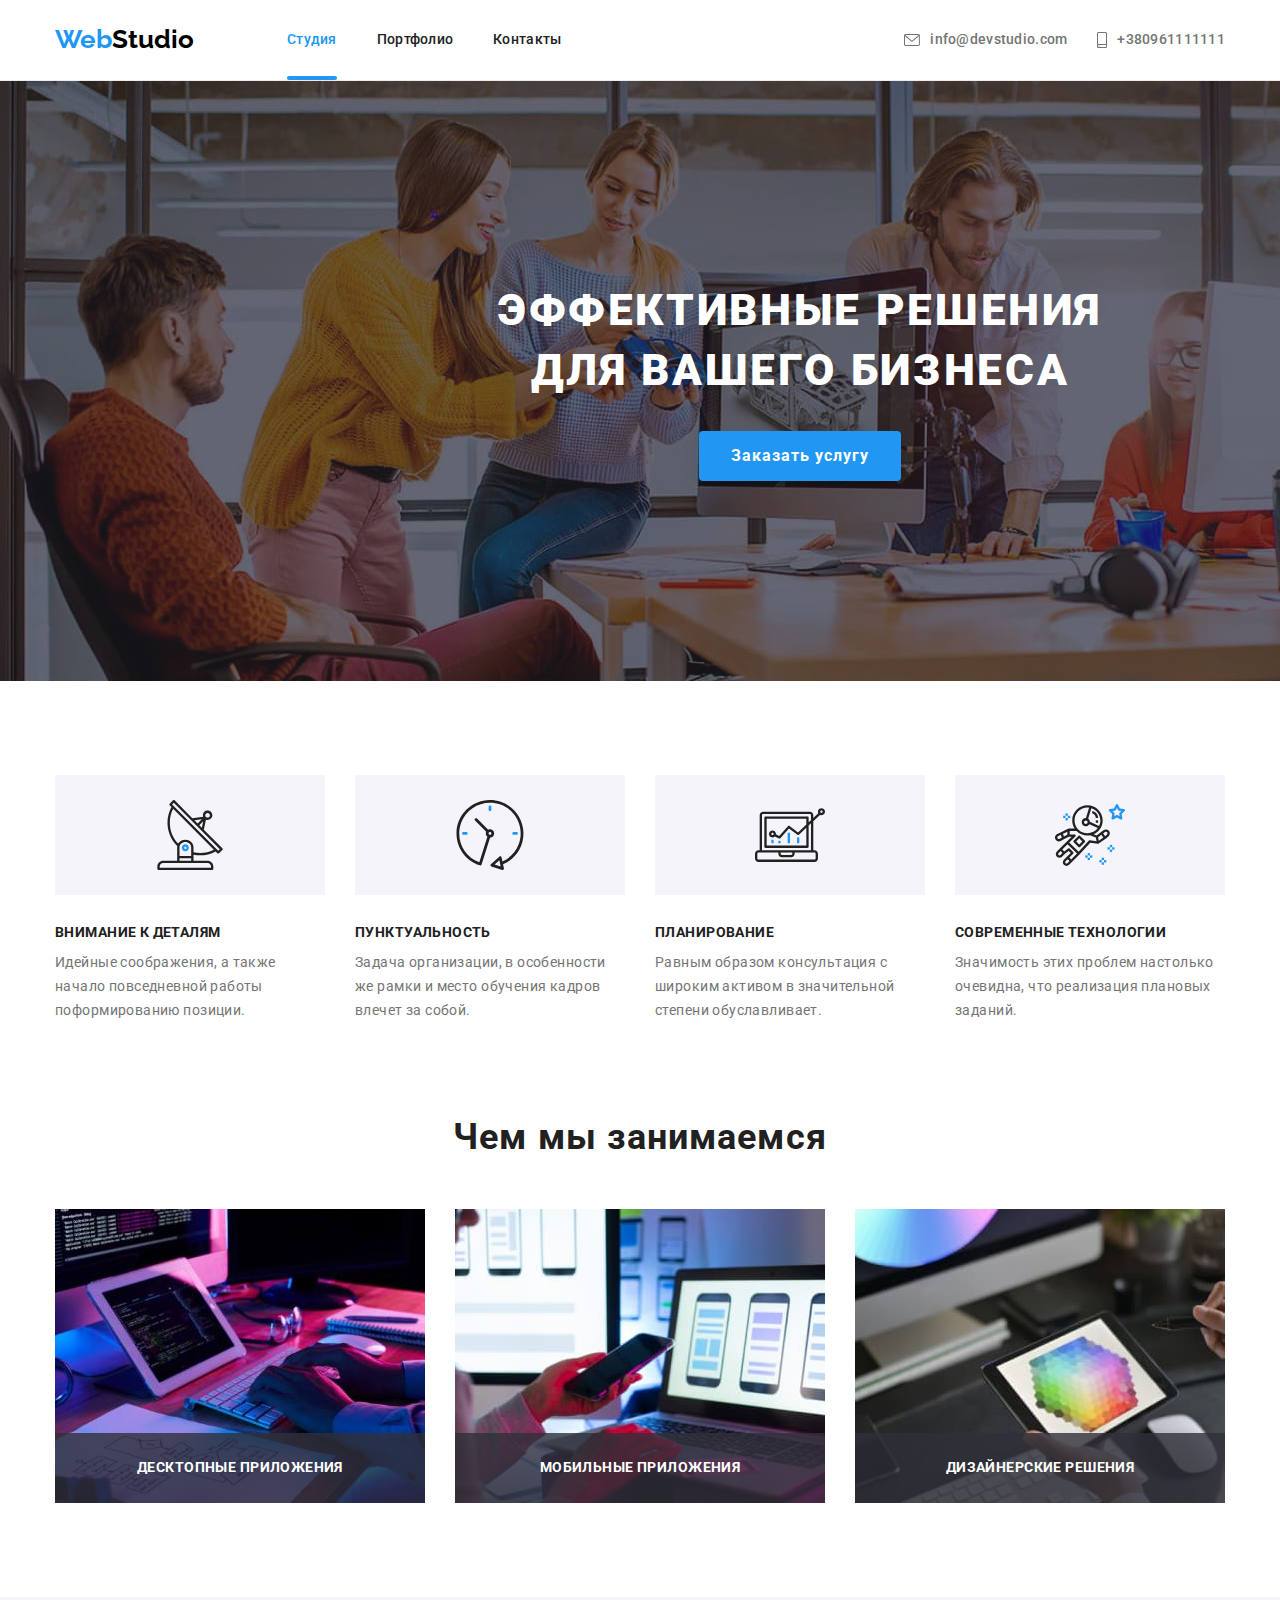
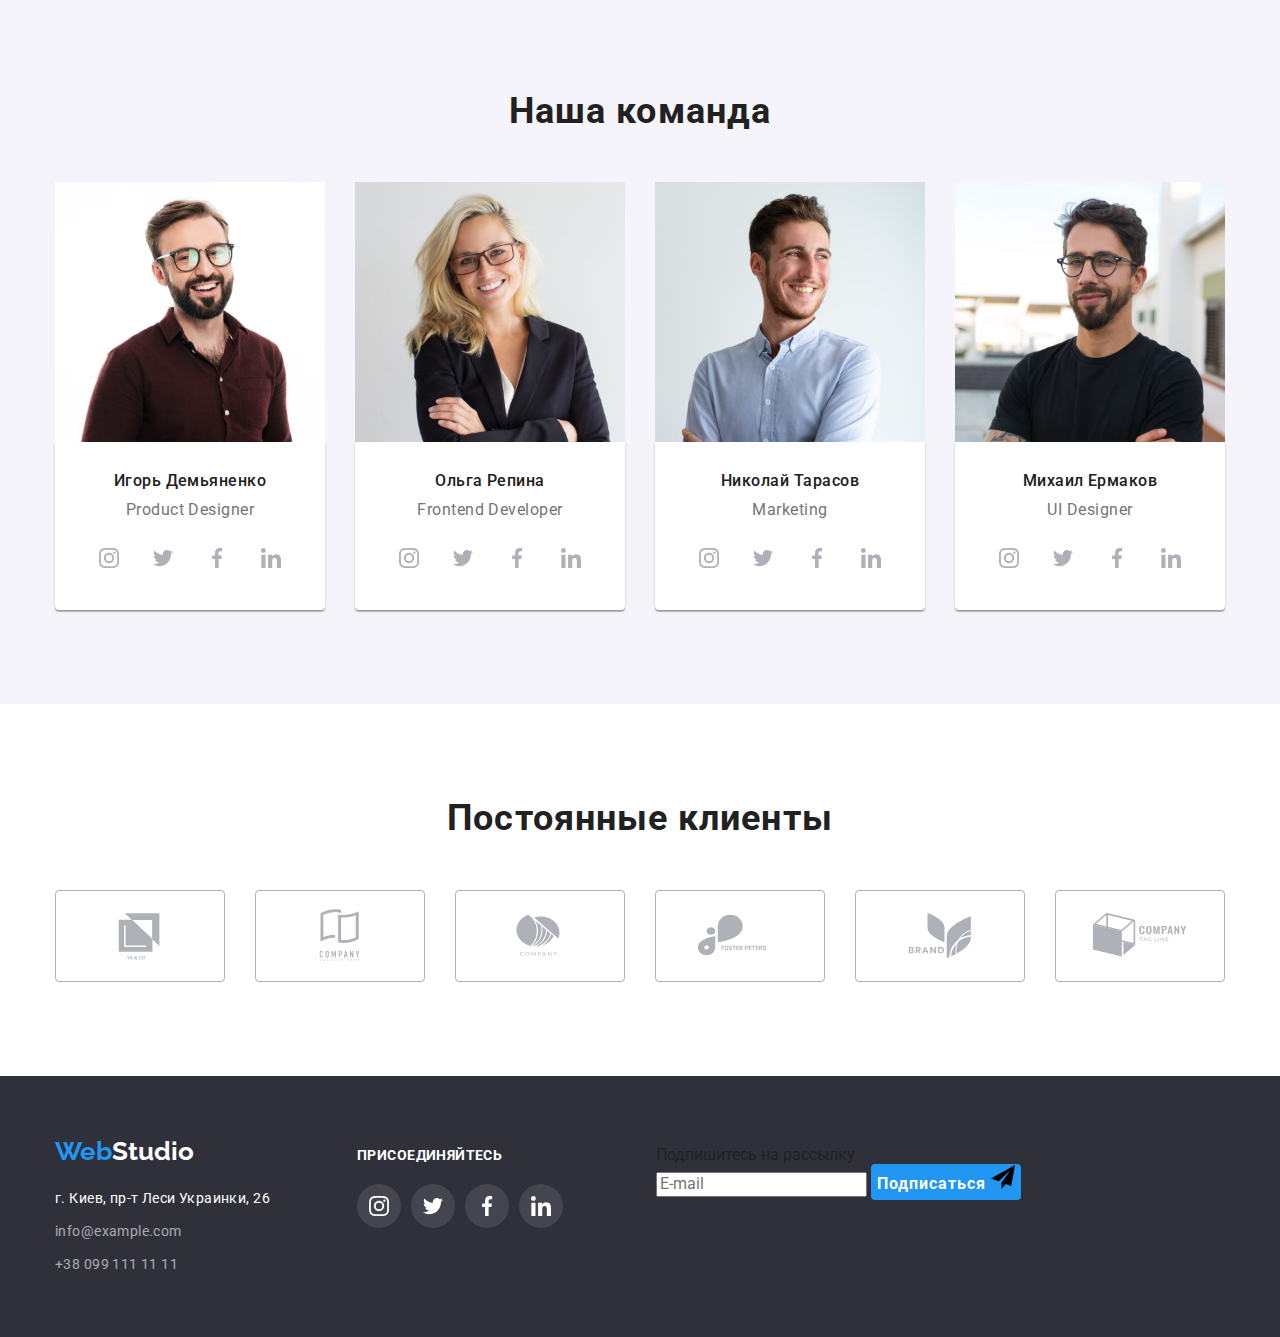
==== index.html @ 4a290e56 "add scss partial s" ====
<!DOCTYPE html>
            <html lang="ru">

                <head>
                    <meta charset="UTF-8" />
                    <meta http-equiv="X-UA-Compatible" content="IE=edge" />
                    <meta name="viewport" content="width=device-width, initial-scale=1.0" />
                    <link href="https://fonts.googleapis.com/css2?family=Raleway:wght@700&family=Roboto:wght@400;500;700;900&display=swap" rel="stylesheet"/>
                    <link rel="stylesheet" href="https://cdnjs.cloudflare.com/ajax/libs/modern-normalize/1.1.0/modern-normalize.min.css" />
                    <link rel="stylesheet" href="./css/main.min.css" />
                    <title>WebStudio</title>
                </head>

                <body>
                    <header>
                        <div class="container header">
                        <a href="/" class="logo link"> <span class="logo-blue">Web</span>Studio</a>
                        <nav class="main-nav">
                            <ul class="site-nav list">
                                <li class="item"><a href="" class="site-nav-link current link">Студия</a></li>
                                <li class="item"><a href="./portfolio.html" class="site-nav-link link">Портфолио</a></li>
                                <li class="item"><a href="" class="site-nav-link link">Контакты</a></li>
                            </ul>
                        </nav>
                        <ul class="contacts list">
                            <li class="item">
                                <a href="mailto:info@devstudio.com" class="contacts-link link">
                                <svg class="icon-contacts"  width="16" height="12">
                                    <use href="./images/sprite.svg#icon-contacts-envelope"></use>
                                </svg>
                                info@devstudio.com
                                </a>
                            </li>
                            <li class="item">
                                <a href="tel:+380961111111" class="contacts-link link">
                                    <svg class="icon-contacts" width="10" height="16">
                                        <use href="./images/sprite.svg#icon-contacts-smartphone"></use>
                                    </svg>+380961111111
                                </a>
                            </li>
                        </ul>
                        </div>
                    </header>
                    <main>
                        <!------------------------------ Hero --------------------------------------->
                        <section class="section hero">
                                <h1 class="hero-title">Эффективные решения <br>для вашего бизнеса</h1>
                                <button class="btn primary" data-modal-open type="button">Заказать услугу</button>
                        </section>


                        <!---------------------------- Our Features -------------------------------->
                        <section class="section features-section">
                            <div class="container">
                                <h2 class="visually-hidden">Почему выбирают нас</h2>
                                <ul class="features-list list">
                                    <li class="item">
                                        <div class="features-icon-container">
                                            <svg class="social-icon" width="70" height="70">
                                                <use href="./images/sprite.svg#icon-features-details"></use>
                                            </svg>
                                        </div>
                                        <h3 class="features-title">Внимание к деталям</h3>
                                        <p class="text">Идейные соображения, а также начало повседневной работы поформированию позиции.</p>
                                    </li>
                                    <li class="item">
                                        <div class="features-icon-container">
                                            <svg class="social-icon" width="70" height="70">
                                                <use href="./images/sprite.svg#icon-feature-time"></use>
                                            </svg>
                                        </div>
                                        <h3 class="features-title">Пунктуальность</h3>
                                        <p class="text"> Задача организации, в особенности же рамки и место обучения кадров влечет за собой.</p>
                                    </li>
                                    <li class="item">
                                        <div class="features-icon-container">
                                            <svg class="social-icon" width="70" height="70">
                                                <use href="./images/sprite.svg#icon-feature-plan"></use>
                                            </svg>
                                        </div>
                                        <h3 class="features-title">Планирование</h3>
                                        <p class="text"> Равным образом консультация с широким активом в значительной степени обуславливает.</p>
                                    </li>
                                    <li class="item">
                                        <div class="features-icon-container">
                                            <svg class="social-icon" width="70" height="70">
                                                <use href="./images/sprite.svg#icon-feature-technology"></use>
                                            </svg>
                                        </div>
                                        <h3 class="features-title">Современные технологии</h3>
                                        <p class="text"> Значимость этих проблем настолько очевидна, что реализация плановых заданий.</p>
                                    </li>
                                </ul>
                            </div>
                        </section>


                        <!----------------------------- What we do --------------------------------->
                        <section class="section">
                            <div class="container">
                            <h2 class="section-title">Чем мы занимаемся</h2>
                            <ul class="products list">
                                <li class="item">
                                    <img src="./images/img-what-we-do-1.jpeg" alt="Программист пишет програмный продукт" width="370" height="294" />
                                    <div class="title-wrapper">
                                        <p class="title">Десктопные приложения</p>
                                    </div>
                                </li>
                                <li class="item">
                                    <img src="./images/img-what-we-do-2.jpeg" alt="Дизайнер создает вайфреймы" width="370" height="294" />
                                    <div class="title-wrapper">
                                        <p class="title">Мобильные приложения</p>
                                    </div>
                                </li>
                                <li class="item">
                                    <img src="./images/img-what-we-do-3.jpeg" alt="Дизайнер изучает цветовую гамму" width="370" height="294" />
                                    <div class="title-wrapper">
                                        <p class="title">Дизайнерские решения</p>
                                    </div>
                                </li>
                            </ul>
                            </div>
                        </section>

                        <!----------------------------- Our Team ----------------------------------->
                        <section class="section team-section">
                            <div class="container">
                            <h2 class="section-title">Наша команда</h2>
                            <ul class="team list">
                                <li class="item">
                                    <img src="./images/img-our-team-1.jpeg" alt="Дизайнер продукта" width="270" />
                                    <div class="team-border">
                                    <h3 class="team-title">Игорь Демьяненко</h3>
                                    <p class="team-text" lang="en">Product Designer</p>
                                    <ul class="team-social list social-list">
                                        <li class="social-item">
                                            <a href="" class="social-link">
                                                <svg class="social-icon" width="20" height="20">
                                                    <use href="./images/sprite.svg#icon-team-instagram"></use>
                                                </svg>
                                            </a>
                                        </li>
                                        <li class="social-item">
                                            <a href="" class="social-link">
                                                <svg class="social-icon" width="20" height="20">
                                                    <use href="./images/sprite.svg#icon-team-twitter"></use>
                                                </svg>
                                            </a>
                                        </li>
                                        <li class="social-item">
                                            <a href="" class="social-link">
                                                <svg class="social-icon" width="20" height="20">
                                                    <use href="./images/sprite.svg#icon-team-facebook"></use>
                                                </svg>
                                            </a>
                                        </li>
                                        <li class="social-item">
                                            <a href="" class="social-link">
                                                <svg class="social-icon" width="20" height="20">
                                                    <use href="./images/sprite.svg#icon-team-linkedin"></use>
                                                </svg>
                                            </a>
                                        </li>
                                    </ul>
                                    </div>
                                </li>
                                <li class="item">
                                    <img src="./images/img-our-team-2.jpeg" alt="Программист" width="270" />
                                    <div class="team-border">
                                    <h3 class="team-title">Ольга Репина</h3>
                                    <p class="team-text" lang="en">Frontend Developer</p>
                                    <ul class="team-social list social-list">
                                        <li class="social-item">
                                            <a href="" class="social-link">
                                                <svg class="social-icon" width="20" height="20">
                                                    <use href="./images/sprite.svg#icon-team-instagram"></use>
                                                </svg>
                                            </a>
                                        </li>
                                        <li class="social-item">
                                            <a href="" class="social-link">
                                                <svg class="social-icon" width="20" height="20">
                                                    <use href="./images/sprite.svg#icon-team-twitter"></use>
                                                </svg>
                                            </a>
                                        </li>
                                        <li class="social-item">
                                            <a href="" class="social-link">
                                                <svg class="social-icon" width="20" height="20">
                                                    <use href="./images/sprite.svg#icon-team-facebook"></use>
                                                </svg>
                                            </a>
                                        </li>
                                        <li class="social-item">
                                            <a href="" class="social-link">
                                                <svg class="social-icon" width="20" height="20">
                                                    <use href="./images/sprite.svg#icon-team-linkedin"></use>
                                                </svg>
                                            </a>
                                        </li>
                                    </ul>
                                </div>
                                </li>
                                <li class="item">
                                    <img src="./images/img-our-team-3.jpeg" alt="Маркитолог" width="270" />
                                    <div class="team-border">
                                    <h3 class="team-title">Николай Тарасов</h3>
                                    <p class="team-text" lang="en">Marketing</p>
                                    <ul class="team-social list social-list">
                                        <li class="social-item">
                                            <a href="" class="social-link">
                                                <svg class="social-icon" width="20" height="20">
                                                    <use href="./images/sprite.svg#icon-team-instagram"></use>
                                                </svg>
                                            </a>
                                        </li>
                                        <li class="social-item">
                                            <a href="" class="social-link">
                                                <svg class="social-icon" width="20" height="20">
                                                    <use href="./images/sprite.svg#icon-team-twitter"></use>
                                                </svg>
                                            </a>
                                        </li>
                                        <li class="social-item">
                                            <a href="" class="social-link">
                                                <svg class="social-icon" width="20" height="20">
                                                    <use href="./images/sprite.svg#icon-team-facebook"></use>
                                                </svg>
                                            </a>
                                        </li>
                                        <li class="social-item">
                                            <a href="" class="social-link">
                                                <svg class="social-icon" width="20" height="20">
                                                    <use href="./images/sprite.svg#icon-team-linkedin"></use>
                                                </svg>
                                            </a>
                                        </li>
                                    </ul>
                                    </div>
                                </li>
                                <li class="item">
                                    <img src="./images/img-our-team-4.jpeg" alt="Дизайнер" width="270" />
                                    <div class="team-border">
                                    <h3 class="team-title">Михаил Ермаков</h3>
                                    <p class="team-text" lang="en">UI Designer</p>
                                    <ul class="team-social list social-list">
                                        <li class="social-item">
                                            <a href="" class="social-link">
                                                <svg class="social-icon" width="20" height="20">
                                                    <use href="./images/sprite.svg#icon-team-instagram"></use>
                                                </svg>
                                            </a>
                                        </li>
                                        <li class="social-item">
                                            <a href="" class="social-link">
                                                <svg class="social-icon" width="20" height="20">
                                                    <use href="./images/sprite.svg#icon-team-twitter"></use>
                                                </svg>
                                            </a>
                                        </li>
                                        <li class="social-item">
                                            <a href="" class="social-link">
                                                <svg class="social-icon" width="20" height="20">
                                                    <use href="./images/sprite.svg#icon-team-facebook"></use>
                                                </svg>
                                            </a>
                                        </li>
                                        <li class="social-item">
                                            <a href="" class="social-link">
                                                <svg class="social-icon" width="20" height="20">
                                                    <use href="./images/sprite.svg#icon-team-linkedin"></use>
                                                </svg>
                                            </a>
                                        </li>
                                    </ul>
                                    </div>
                                </li>
                            </ul>
                            </div>
                        </section>
                        <!----------------------------- Our Clients ----------------------------------->
                        <section class="section clients-section">
                            <div class="container">
                                <h2 class="section-title">Постоянные клиенты</h2>
                                <ul class="clients list">
                                    <li class="items">
                                        <a href="" class="clients-link">
                                        <svg class="clients-icon" width="106" height="60">
                                            <use href="./images/sprite.svg#icon-customer-logo-1"></use>
                                        </svg>
                                    </a>
                                    </li>
                                    <li class="items">
                                        <a href="" class="clients-link">
                                            <svg class="clients-icon" width="106" height="60">
                                                <use href="./images/sprite.svg#icon-customer-logo-2"></use>
                                            </svg>
                                        </a>

                                    </li>
                                    <li class="items">
                                        <a href="" class="clients-link">
                                        <svg class="clients-icon" width="106" height="60">
                                            <use href="./images/sprite.svg#icon-customer-logo-3"></use>
                                        </svg>
                                    </a>

                                    </li>
                                    <li class="items">
                                        <a href="" class="clients-link">
                                        <svg class="clients-icon" width="106" height="60">
                                            <use href="./images/sprite.svg#icon-customer-logo-4"></use>
                                        </svg>
                                    </a>

                                    </li>
                                    <li class="items">
                                        <a href="" class="clients-link">
                                        <svg class="clients-icon" width="106" height="60">
                                            <use href="./images/sprite.svg#icon-customer-logo-5"></use>
                                        </svg>
                                    </a>

                                    </li>
                                    <li class="items">
                                        <a href="" class="clients-link">
                                        <svg class="clients-icon" width="106" height="60">
                                            <use href="./images/sprite.svg#icon-customer-logo-6"></use>
                                        </svg>
                                    </a>

                                    </li>
                                </ul>
                            </div>
                        </section>
                        <div class="backdrop is-hidden" data-modal>
                            <div class="modal">
                                <button class="close-modal-btn" data-modal-close  type="button">
                                    <svg class="icon-close-modal" width="11" height="11">
                                        <use href="./images/sprite.svg#icon-close-modal"></use>
                                    </svg>
                                </button>
                                <form action="#" class="modal-form">
                                    <p class="modal-form-head">Оставьте свои данные, мы вам перезвоним</p>
                                    <label class="modal-form-field">Имя
                                        <span class="modal-form-wrapper">
                                        <input
                                            type="text"
                                            class="modal-form-input"
                                            name="user-name"
                                            minlength="2"
                                            pattern="[a-zA-Zа-яёА-ЯЁ]+"
                                            title="Имя должно содержать символы кириллицы или латиницы"
                                            required
                                            autocomplete="off"
                                        />
                                            <svg class="modal-form-icon" width="12" height="12">
                                                <use href="./images/sprite.svg#icon-name"></use>
                                            </svg>
                                        </span>
                                    </label>
                                    <label class="modal-form-field">Телефон
                                        <span class="modal-form-wrapper">
                                            <input
                                            type="tel"
                                            class="modal-form-input"
                                            name="user-tel"
                                            title="099-000-00-00"
                                            pattern="[0-9]{3}-[0-9]{3}-[0-9]{2}-[0-9]{2}"
                                            />
                                            <svg class="modal-form-icon" width="13" height="13">
                                                <use href="./images/sprite.svg#icon-phone"></use>
                                            </svg>
                                        </span>
                                    </label>
                                    <label class="modal-form-field">Почта
                                        <span class="modal-form-wrapper">
                                            <input
                                            type="email"
                                            class="modal-form-input"
                                            name="user-mail"
                                            pattern="[a-z0-9._%+-]+@[a-z0-9.-]+\.[a-z]{2,}$"
                                            />
                                            <svg class="modal-form-icon" width="15" height="15">
                                                <use href="./images/sprite.svg#icon-email"></use>
                                            </svg>
                                        </span>
                                    </label>
                                    <label class="modal-form-field"
                                        >Комментарий
                                        <textarea
                                        class="modal-form-message"
                                        name="user-message"
                                        placeholder="Введите текст"
                                        ></textarea>
                                    </label>
                                    <input
                                        type="checkbox"
                                        id="accept-policy"
                                        class="modal-form-checkbox visually-hidden"
                                    />
                                    <label for="accept-policy" class="modal-form-checkbox-label">Соглашаюсь с рассылкой и принимаю&nbsp;
                                        <a href="#"> Условия договора</a>
                                    </label>
                                    <button class="modal-form-button btn" type="submit">Отправить</button>
                                </form>
                            </div>
                        </div>
                    </main>
                        <!--                    Footer                        -->
                    <footer>
                        <div class="container footer-container">
                            <div class="address-container">
                                    <a href="/" class="logo link"><span class="logo-blue">Web</span>Studio</a>
                                <address>
                                    <ul class="address list">
                                        <li class="item"><a class="footer-contacts map link" href="https://goo.gl/maps/9mpPfmxmQBcLzHdZ9">г. Киев, пр-т Леси Украинки, 26</a>
                                        </li>
                                        <li class="item"><a class="footer-contacts link" href="info@example.com">info@example.com</a>
                                        </li>
                                        <li class="item"><a class="footer-contacts link" href="tel:+380991111111">+38 099 111 11 11</a>
                                        </li>
                                    </ul>
                                </address>
                            </div>
                            <div class="links">
                                <p class="title">присоединяйтесь</p>
                                <ul class="social-links-footer list">
                                    <li class="item">
                                        <a href="" class="social-link">
                                            <svg class="social-icon" width="20" height="20">
                                                <use href="./images/sprite.svg#icon-team-instagram"></use>
                                            </svg>
                                        </a>
                                    </li>
                                    <li class="item">
                                        <a href="" class="social-link">
                                            <svg class="social-icon" width="20" height="20">
                                                <use href="./images/sprite.svg#icon-team-twitter"></use>
                                            </svg>
                                        </a>
                                    </li>
                                    <li class="item">
                                        <a href="" class="social-link">
                                            <svg class="social-icon" width="20" height="20">
                                                <use href="./images/sprite.svg#icon-team-facebook"></use>
                                            </svg>
                                        </a>
                                    </li>
                                    <li class="item">
                                        <a href="" class="social-link">
                                            <svg class="social-icon" width="20" height="20">
                                                <use href="./images/sprite.svg#icon-team-linkedin"></use>
                                            </svg>
                                        </a>
                                    </li>
                                </ul>
                            </div>
                            <div class="subscribe">
                                <form action="#" class="subscribe-form">
                                    <p class="title head"> Подпишитесь на рассылку</p>
                                    <div class="wrapper">
                                        <input class="subscribe-form-input" type="email"
                                            name="subscribe-email"
                                            placeholder="E-mail"
                                            autocomplete="off"
                                        />
                                        <button class="subscribe-form-btn btn" type="submit">Подписаться
                                        <svg class="subscribe-form-icon" width="24" height="24">
                                            <use href="./images/sprite.svg#icon-send"></use>
                                        </svg>
                                        </button>
                                    </div>
                                </form>
                            </div>
                        </div>
                    </footer>
                    <script src="./js/modal.js"></script>
                </body>
            </html>
---- css/main.min.css ----
:root{--main-color: #212121;--secondary-color: #757575;--accent-color: #2196f3;--btn-color: #F5F4FA;--bg-color: #2F303A;--bg-decoration: #AFB1B8;--hover-color: #188CE8;--main-font:  "Roboto", "Arial", sans-serif}.visually-hidden{position:absolute;white-space:nowrap;width:1px;height:1px;overflow:hidden;border:0;padding:0;clip:rect(0 0 0 0);clip-path:inset(50%);margin:-1px}body{margin:0;font-family:var(--main-font);color:var(--main-color);font-style:normal;font-weight:400}h1,h2,h3,p,ul{margin:0;padding:0}img{display:block;max-width:100%}.link{text-decoration:none}.list{list-style:none;padding:0;margin:0}.container{margin-left:auto;margin-right:auto;padding-right:15px;padding-left:15px;width:1200px}.section{padding-top:94px;padding-bottom:94px}.backdrop{position:fixed;top:0;left:0;width:100%;height:100%;background-color:rgba(0,0,0,0.2)}.is-hidden{visibility:hidden;opacity:0;pointer-events:none}.btn{display:inline-block;color:#FFFFFF;background-color:var(--accent-color);font-family:"Roboto", "Arial", sans-serif;font-weight:700;font-size:16px;line-height:1.87;letter-spacing:0.06em;cursor:pointer;border-radius:4px;text-decoration:none;border:none;text-align:center;transition:background-color 250ms cubic-bezier(0.4, 0, 0.2, 1),color 250ms cubic-bezier(0.4, 0, 0.2, 1),box-shadow 250ms cubic-bezier(0.4, 0, 0.2, 1)}.primary{min-width:200px;padding:10px 32px;box-shadow:0px 4px 4px rgba(0,0,0,0.15)}.filter{color:var(--main-color);background-color:var(--btn-color);padding:6px 22px;min-width:73px;font-weight:500;font-size:16px;line-height:1.62;letter-spacing:0.03em}.btn:hover,.btn:focus{color:#FFFFFF;background-color:var(--accent-color)}.filter:hover,filter:focus{box-shadow:0px 3px 1px rgba(0,0,0,0.1),0px 1px 2px rgba(0,0,0,0.08),0px 2px 2px rgba(0,0,0,0.12)}.modal-form{display:flex;flex-direction:column}.modal-form-head{margin-bottom:14px;font-weight:bold;font-size:20px;line-height:1.15;text-align:center;letter-spacing:0.03em}.modal-form-field{margin-bottom:10px;font-size:12px;line-height:1.16;letter-spacing:0.01em;color:var(--secondary-color)}.modal-form-wrapper{display:block;position:relative;margin-top:4px}.modal-form-input{padding-left:42px;width:100%;height:40px;border:1px solid rgba(33,33,33,0.2);box-sizing:border-box;border-radius:4px;transition:border-color 250ms cubic-bezier(0.4, 0, 0.2, 1)}.modal-form-input:focus,.modal-form-input:hover{outline:none;border-color:var(--accent-color)}.modal-form-message:focus,.modal-form-input:hover{outline:none;border-color:var(--accent-color)}.modal-form-input:focus+.modal-form-icon,.modal-form-input:hover+.modal-form-icon{fill:var(--accent-color)}.modal-form-message{margin-top:4px;margin-bottom:20px;padding:12px 16px;resize:none;width:100%;height:120px;font-size:14px;line-height:1.14;letter-spacing:0.01em;border:1px solid rgba(33,33,33,0.2);border-radius:4px;transition:border-color 250ms cubic-bezier(0.4, 0, 0.2, 1)}.modal-form-message::placeholder{color:rgba(117,117,117,0.5)}.modal-form-icon{display:block;position:absolute;top:50%;left:15px;transform:translateY(-50%);transition:fill 250ms cubic-bezier(0.4, 0, 0.2, 1)}.modal-form-checkbox-label{display:flex;align-items:center;justify-content:center;margin-bottom:30px;font-size:14px;line-height:1.71;letter-spacing:0.03em;color:var(--secondary-color)}.modal-form-checkbox-label a{font-size:14px;line-height:1.71;letter-spacing:0.03em;color:var(--accent-color)}.modal-form-checkbox-label::before{display:block;content:"";width:16px;height:15px;border:1px solid var(--main-color);border-radius:2px;margin-right:9px}.modal-form-checkbox:checked+.modal-form-checkbox-label::before{background-image:url(../images/mark.svg);background-color:var(--accent-color);background-repeat:no-repeat;border:none;background-size:contain;background-origin:border-box}.modal-form-checkbox:focus+.modal-form-checkbox-label::before{border-color:var(--accent-color)}.modal-form-button{margin:auto;width:200px;height:50px;box-shadow:0px 4px 4px rgba(0,0,0,0.15);transition:background-color 250ms cubic-bezier(0.4, 0, 0.2, 1)}.modal-form-button:focus,.modal-form-button:hover{background-color:var(--hover-color);outline:none}.modal{position:absolute;top:50%;left:50%;padding:40px;min-width:528px;min-height:581px;transform:translate(-50%, -50%);background:#FFFFFF;box-shadow:0px 1px 3px rgba(0,0,0,0.12),0px 1px 1px rgba(0,0,0,0.14),0px 2px 1px rgba(0,0,0,0.2);border-radius:4px}.close-modal-btn{position:absolute;top:8px;right:8px;width:30px;height:30px;display:flex;justify-content:center;align-items:center;background-color:#FFFFFF;border:1px solid rgba(0,0,0,0.1);border-radius:50%;transition:fill 250ms cubic-bezier(0.4, 0, 0.2, 1)}.close-modal-btn:focus,.close-modal-btn:hover{fill:var(--accent-color)}header{border-bottom:1px solid #ECECEC}.logo{margin-right:93px;font-family:"Raleway","Arial", sans-serif;font-weight:700;font-size:26px;line-height:1.2;color:#000000}.logo-blue{color:var(--accent-color)}.header{display:flex;align-items:center}.main-nav{display:flex;align-items:center}.site-nav{display:flex}.site-nav .item:not(:last-child){margin-right:40px}.site-nav .item{position:relative}.site-nav-link{display:block;padding-top:32px;padding-bottom:32px;color:var(--main-color);transition:color 250ms cubic-bezier(0.4, 0, 0.2, 1);font-weight:500;font-size:14px;line-height:1.1;letter-spacing:0.02em}.current{color:var(--accent-color)}.site-nav-link:hover,.site-nav-link:focus{color:var(--accent-color)}.site-nav-link.current::after{position:absolute;bottom:0;content:"";display:block;width:100%;height:4px;background-color:var(--accent-color);border-radius:2px}.contacts{display:flex;margin-left:auto;align-items:center}.contacts .item{display:flex}.contacts .item+.item{margin-left:30px}.contacts .link{padding-top:32px;padding-bottom:32px;color:var(--secondary-color);font-family:Roboto, sans-serif;font-weight:500;font-size:14px;line-height:1.14;letter-spacing:0.02em}.contacts-link{display:flex;align-items:center;transition:color 250ms cubic-bezier(0.4, 0, 0.2, 1)}.icon-contacts{margin-right:10px;fill:currentColor}.contacts-link:hover,.contacts-link:focus{color:var(--accent-color)}.hero{padding-top:200px;padding-bottom:200px;min-width:1600px;height:600px;margin-left:auto;margin-right:auto;background-image:linear-gradient(to right, rgba(47,48,58,0.4), rgba(47,48,58,0.4)),url(../images/img-hero.jpeg);background-size:cover;background-repeat:no-repeat;background-color:var(--bg-color);text-align:center}.hero-title{margin-bottom:30px;font-weight:900;font-size:44px;line-height:1.36;text-align:center;letter-spacing:0.06em;text-transform:uppercase;color:#FFFFFF}.features-section{padding-bottom:0}.features-list{display:flex}.features-list .item{width:270px}.features-icon-container{display:flex;justify-content:center;align-items:center;margin-right:30px;width:270px;height:120px;margin-bottom:30px;background-color:var(--btn-color)}.features-list .item:not(:last-child){margin-right:30px}.features-title{margin-bottom:10px;font-weight:700;font-size:14px;line-height:1.14;letter-spacing:0.03em;text-transform:uppercase;text-align:left}.text{font-size:14px;line-height:1.71;letter-spacing:0.03em;text-align:left;color:var(--secondary-color)}.products{display:flex}.products .item{position:relative;width:370px}.products .item:not(:last-child){margin-right:30px}.section-title{margin-bottom:50px;font-weight:700;font-size:36px;line-height:1.16;text-align:center;letter-spacing:0.03em}.title-wrapper{position:absolute;bottom:0;left:0;width:370px;height:70px;padding-top:27px;padding-bottom:27px;background-color:rgba(47,48,58,0.8)}.title-wrapper p{font-weight:bold;font-size:14px;line-height:1.14;text-align:center;letter-spacing:0.03em;text-transform:uppercase;color:#FFFFFF}.team-section{background:#F5F4FA}.team{display:flex}.team .item{width:270px}.team .item:not(:last-child){margin-right:30px}.team-title{margin-bottom:10px;font-weight:500;font-size:16px;line-height:1.18;text-align:center;letter-spacing:0.03em;color:#212121}.team-text{font-size:16px;line-height:1.18;text-align:center;letter-spacing:0.03em;font-weight:400;margin-bottom:16px;color:var(--secondary-color)}.team-border{padding-top:30px;padding-bottom:30px;background:#FFFFFF;box-shadow:0px 1px 3px rgba(0,0,0,0.12),0px 1px 1px rgba(0,0,0,0.14),0px 2px 1px rgba(0,0,0,0.2);border-radius:0px 0px 4px 4px}.social-list{display:flex;justify-content:center}.social-item{width:44px;height:44px;margin-right:10px}.social-item:last-child{margin-right:0}.social-link{display:flex;align-items:center;justify-content:center;border-radius:50%;width:100%;height:100%;transition:background-color 250ms cubic-bezier(0.4, 0, 0.2, 1)}.social-icon{fill:var(--bg-decoration);transition:fill 250ms cubic-bezier(0.4, 0, 0.2, 1)}.social-link:hover,.social-link:focus{background-color:var(--accent-color)}.social-link:hover .social-icon,.social-link:focus .social-icon{fill:#FFFFFF}.filters{display:flex;justify-content:center;margin-bottom:50px}.filters .item{margin-right:8px}.filters .item:last-child{margin-right:0}.portfolio{display:flex;flex-wrap:wrap}.portfolio-item{width:calc((100% - 60px) / 3);margin-right:30px;margin-bottom:30px;transition:transform 250ms cubic-bezier(0.4, 0, 0.2, 1)}.portfolio-item:nth-child(3n){margin-right:0}.portfolio-item:nth-last-child(-n+3){margin-bottom:0}.portfolio-item .item-title{margin-bottom:4px}.portfolio-link{display:inline-block;transition:box-shadow 250ms cubic-bezier(0.4, 0, 0.2, 1)}.portfolio-link:hover,.portfolio-link:focus{box-shadow:0px 1px 1px rgba(0,0,0,0.12),0px 4px 4px rgba(0,0,0,0.06),1px 4px 6px rgba(0,0,0,0.16)}.item-title{font-weight:700;font-size:18px;line-height:2;letter-spacing:0.06em}.item-text{font-size:16px;line-height:1.8;letter-spacing:0.03em;color:var(--secondary-color)}.border{border-left:1px solid #EEEEEE;border-right:1px solid #EEEEEE;border-bottom:1px solid #EEEEEE;padding:20px 24px}.project-img{position:relative;overflow:hidden}.overlay{position:absolute;bottom:0;padding:63px 24px;width:370px;height:294px;transform:translateY(100%);transition:transform 250ms cubic-bezier(0.4, 0, 0.2, 1);background-color:rgba(33,150,243,0.9)}.overlay .text{font-weight:normal;font-size:18px;line-height:1.56;text-align:center;letter-spacing:0.03em;color:#FFFFFF}.portfolio-item:hover .overlay{transform:translateY(0)}.clients{display:flex;justify-content:center;align-items:center}.clients .items{height:92px;width:170px}.clients-link{display:flex;align-items:center;justify-content:center;width:100%;height:100%;border:1px solid var(--bg-decoration);border-radius:4px;transition:border-color 250ms cubic-bezier(0.4, 0, 0.2, 1)}.clients-icon{fill:var(--bg-decoration);transition:fill 250ms cubic-bezier(0.4, 0, 0.2, 1)}.clients .items:not(:last-child){margin-right:30px}.clients-link:hover,.clients-link:focus{border-color:var(--accent-color)}.clients-link:hover .clients-icon,.clients-link:focus .clients-icon{fill:var(--accent-color)}footer{padding-top:60px;padding-bottom:60px;background-color:var(--bg-color)}.address-container{margin-right:70px}.footer-contacts{display:block;font-style:normal;font-size:14px;line-height:1.71;letter-spacing:0.03em;color:rgba(255,255,255,0.6);transition:color 250ms cubic-bezier(0.4, 0, 0.2, 1)}.address .item:not(:last-child){margin-bottom:9px}.map{color:#ffffff}.footer-contacts:hover,.footer-contacts:focus{color:var(--accent-color)}footer .logo{color:#ffffff;display:block;margin-bottom:20px}.footer-container{display:flex;align-items:baseline}.social-links-footer .item{width:44px;height:44px;margin-right:10px;background:rgba(255,255,255,0.1);border-radius:50%}.social-links-footer .item:last-child{margin-right:93px}.social-links-footer{display:flex;margin-top:0;margin-bottom:0;align-items:center;margin-left:auto;margin-right:auto;padding-left:0}.social-links-footer .social-icon{fill:#ffffff}.links .title{margin-bottom:20px;margin-top:0;text-transform:uppercase;font-weight:700;font-size:14px;line-height:1.14;letter-spacing:0.03em;text-transform:uppercase;color:#FFFFFF}
/*# sourceMappingURL=main.min.css.map */
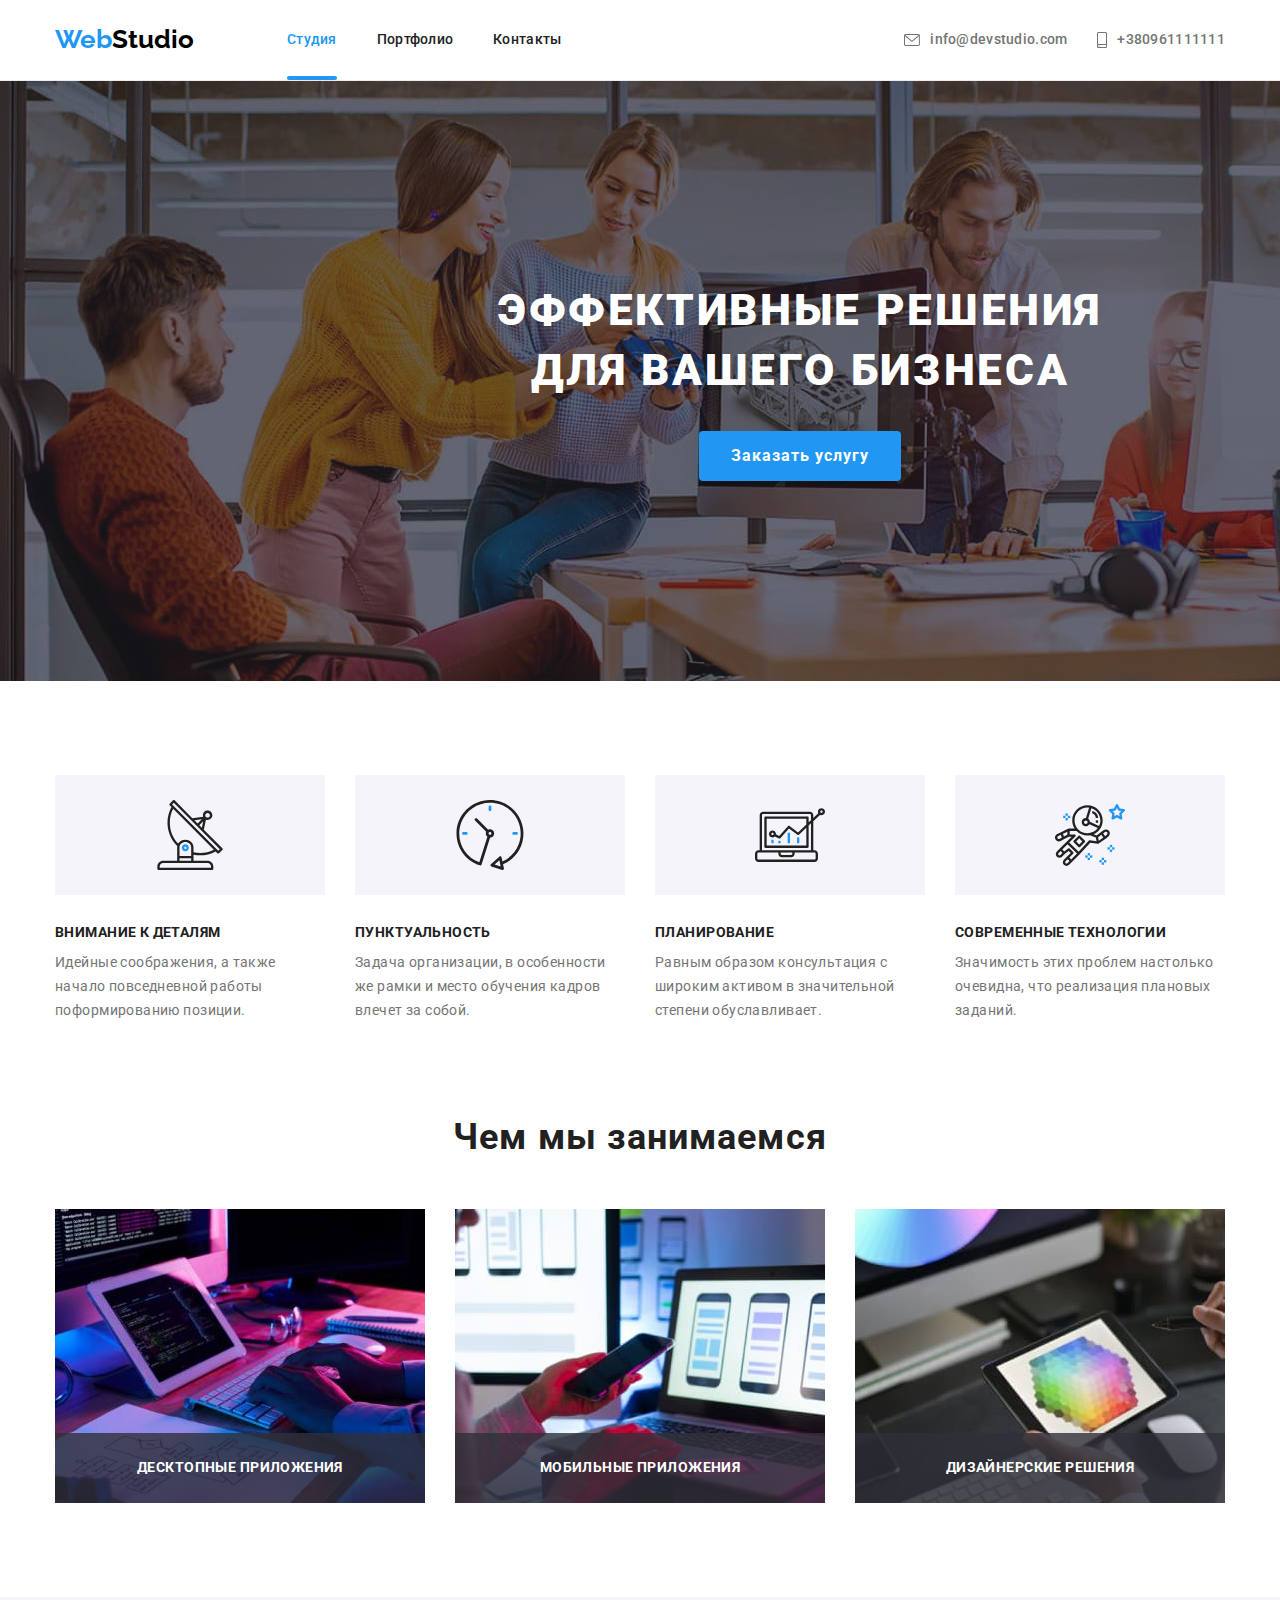
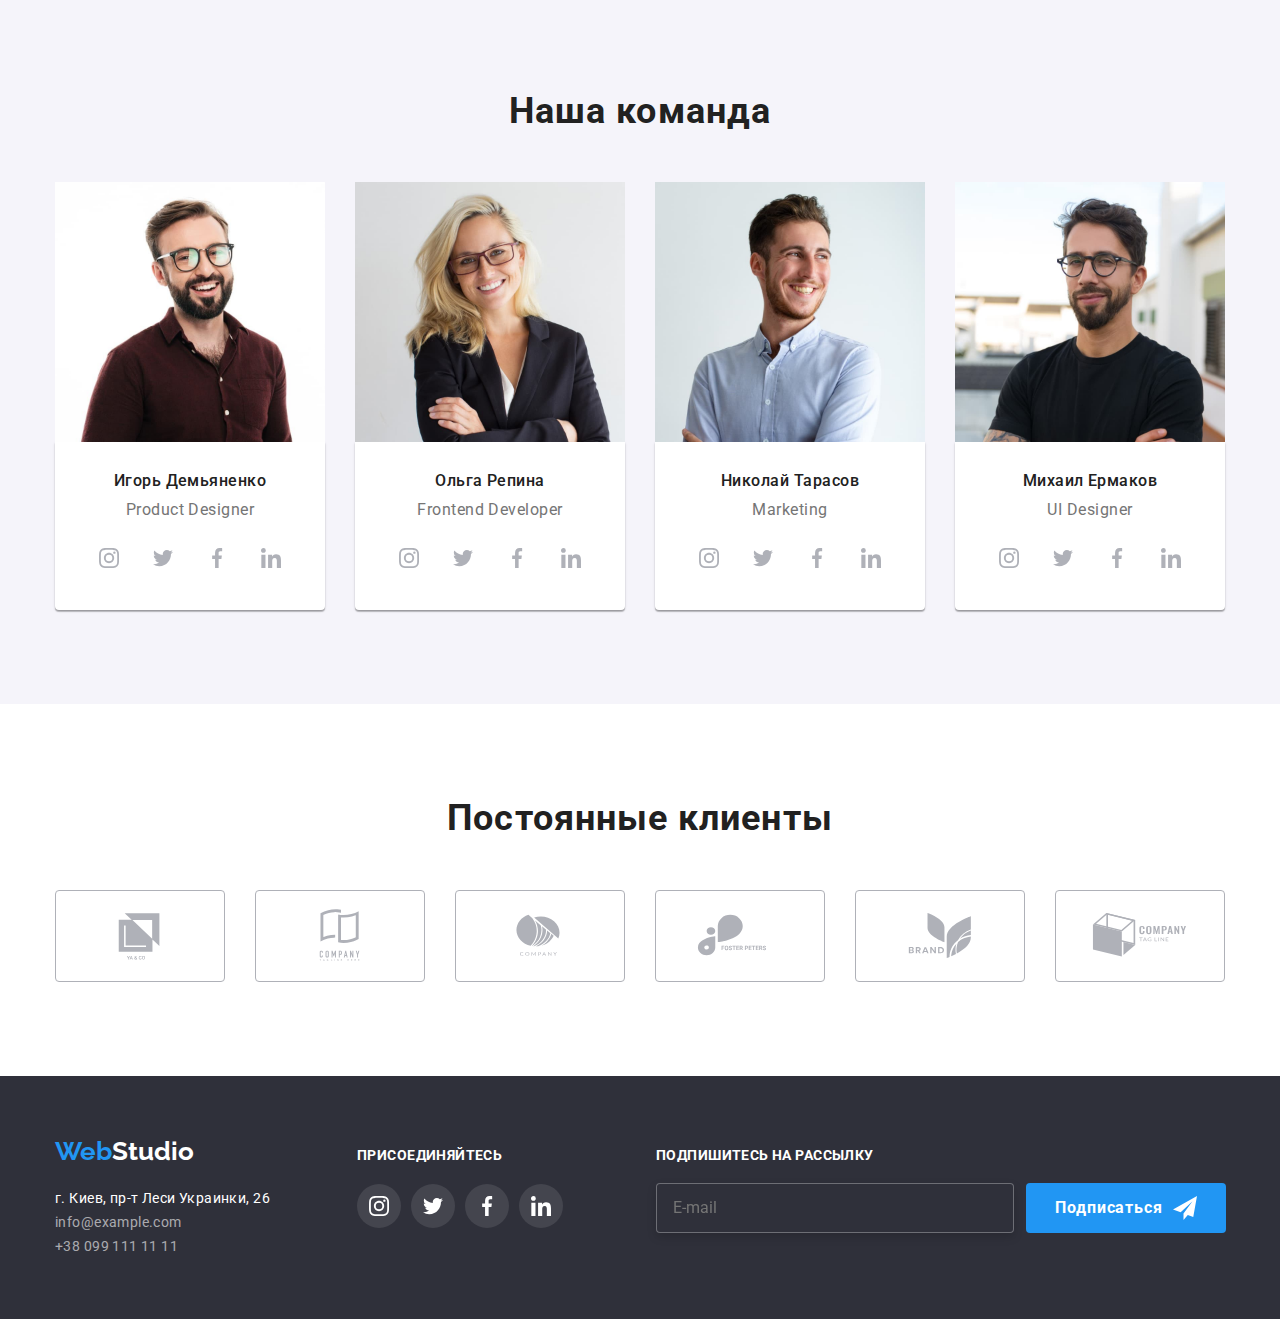
==== commit eb827b70: "scss usage" ====
--- a/index.html
+++ b/index.html
@@ -12,28 +12,28 @@
                 </head>
 
                 <body>
-                    <header>
-                        <div class="container header">
-                        <a href="/" class="logo link"> <span class="logo-blue">Web</span>Studio</a>
+                    <header class="header">
+                        <div class="header-container container">
+                        <a href="/" class="logo link"> <span class="logo--blue">Web</span>Studio</a>
                         <nav class="main-nav">
-                            <ul class="site-nav list">
-                                <li class="item"><a href="" class="site-nav-link current link">Студия</a></li>
-                                <li class="item"><a href="./portfolio.html" class="site-nav-link link">Портфолио</a></li>
-                                <li class="item"><a href="" class="site-nav-link link">Контакты</a></li>
+                            <ul class="main-nav__list list">
+                                <li class="main-nav__item"><a href="" class="main-nav__link current link">Студия</a></li>
+                                <li class="main-nav__item"><a href="./portfolio.html" class="main-nav__link link">Портфолио</a></li>
+                                <li class="main-nav__item"><a href="" class="main-nav__link link">Контакты</a></li>
                             </ul>
                         </nav>
                         <ul class="contacts list">
-                            <li class="item">
-                                <a href="mailto:info@devstudio.com" class="contacts-link link">
-                                <svg class="icon-contacts"  width="16" height="12">
+                            <li class="contacts__item">
+                                <a href="mailto:info@devstudio.com" class="contacts__link link">
+                                <svg class="contacts__icon"  width="16" height="12">
                                     <use href="./images/sprite.svg#icon-contacts-envelope"></use>
                                 </svg>
                                 info@devstudio.com
                                 </a>
                             </li>
-                            <li class="item">
-                                <a href="tel:+380961111111" class="contacts-link link">
-                                    <svg class="icon-contacts" width="10" height="16">
+                            <li class="contacts__item">
+                                <a href="tel:+380961111111" class="contacts__link link">
+                                    <svg class="contacts__icon" width="10" height="16">
                                         <use href="./images/sprite.svg#icon-contacts-smartphone"></use>
                                     </svg>+380961111111
                                 </a>
@@ -44,51 +44,51 @@
                     <main>
                         <!------------------------------ Hero --------------------------------------->
                         <section class="section hero">
-                                <h1 class="hero-title">Эффективные решения <br>для вашего бизнеса</h1>
+                                <h1 class="hero__title">Эффективные решения <br>для вашего бизнеса</h1>
                                 <button class="btn primary" data-modal-open type="button">Заказать услугу</button>
                         </section>
 
 
                         <!---------------------------- Our Features -------------------------------->
-                        <section class="section features-section">
+                        <section class="section features">
                             <div class="container">
                                 <h2 class="visually-hidden">Почему выбирают нас</h2>
-                                <ul class="features-list list">
-                                    <li class="item">
-                                        <div class="features-icon-container">
-                                            <svg class="social-icon" width="70" height="70">
+                                <ul class="features__list list">
+                                    <li class="features__item">
+                                        <div class="features__icon">
+                                            <svg class="social__icon" width="70" height="70">
                                                 <use href="./images/sprite.svg#icon-features-details"></use>
                                             </svg>
                                         </div>
-                                        <h3 class="features-title">Внимание к деталям</h3>
-                                        <p class="text">Идейные соображения, а также начало повседневной работы поформированию позиции.</p>
-                                    </li>
-                                    <li class="item">
-                                        <div class="features-icon-container">
-                                            <svg class="social-icon" width="70" height="70">
+                                        <h3 class="features__title">Внимание к деталям</h3>
+                                        <p class="features__text">Идейные соображения, а также начало повседневной работы поформированию позиции.</p>
+                                    </li>
+                                    <li class="features__item">
+                                        <div class="features__icon">
+                                            <svg class="social__icon" width="70" height="70">
                                                 <use href="./images/sprite.svg#icon-feature-time"></use>
                                             </svg>
                                         </div>
-                                        <h3 class="features-title">Пунктуальность</h3>
-                                        <p class="text"> Задача организации, в особенности же рамки и место обучения кадров влечет за собой.</p>
-                                    </li>
-                                    <li class="item">
-                                        <div class="features-icon-container">
-                                            <svg class="social-icon" width="70" height="70">
+                                        <h3 class="features__title">Пунктуальность</h3>
+                                        <p class="features__text"> Задача организации, в особенности же рамки и место обучения кадров влечет за собой.</p>
+                                    </li>
+                                    <li class="features__item">
+                                        <div class="features__icon">
+                                            <svg class="social__icon" width="70" height="70">
                                                 <use href="./images/sprite.svg#icon-feature-plan"></use>
                                             </svg>
                                         </div>
-                                        <h3 class="features-title">Планирование</h3>
-                                        <p class="text"> Равным образом консультация с широким активом в значительной степени обуславливает.</p>
-                                    </li>
-                                    <li class="item">
-                                        <div class="features-icon-container">
-                                            <svg class="social-icon" width="70" height="70">
+                                        <h3 class="features__title">Планирование</h3>
+                                        <p class="features__text"> Равным образом консультация с широким активом в значительной степени обуславливает.</p>
+                                    </li>
+                                    <li class="features__item">
+                                        <div class="features__icon">
+                                            <svg class="social__icon" width="70" height="70">
                                                 <use href="./images/sprite.svg#icon-feature-technology"></use>
                                             </svg>
                                         </div>
-                                        <h3 class="features-title">Современные технологии</h3>
-                                        <p class="text"> Значимость этих проблем настолько очевидна, что реализация плановых заданий.</p>
+                                        <h3 class="features__title">Современные технологии</h3>
+                                        <p class="features__text"> Значимость этих проблем настолько очевидна, что реализация плановых заданий.</p>
                                     </li>
                                 </ul>
                             </div>
@@ -100,22 +100,22 @@
                             <div class="container">
                             <h2 class="section-title">Чем мы занимаемся</h2>
                             <ul class="products list">
-                                <li class="item">
+                                <li class="products__item">
                                     <img src="./images/img-what-we-do-1.jpeg" alt="Программист пишет програмный продукт" width="370" height="294" />
-                                    <div class="title-wrapper">
-                                        <p class="title">Десктопные приложения</p>
-                                    </div>
-                                </li>
-                                <li class="item">
+                                    <div class="products__wrapper">
+                                        <p class="products__title">Десктопные приложения</p>
+                                    </div>
+                                </li>
+                                <li class="products__item">
                                     <img src="./images/img-what-we-do-2.jpeg" alt="Дизайнер создает вайфреймы" width="370" height="294" />
-                                    <div class="title-wrapper">
-                                        <p class="title">Мобильные приложения</p>
-                                    </div>
-                                </li>
-                                <li class="item">
+                                    <div class="products__wrapper">
+                                        <p class="products__title">Мобильные приложения</p>
+                                    </div>
+                                </li>
+                                <li class="products__item">
                                     <img src="./images/img-what-we-do-3.jpeg" alt="Дизайнер изучает цветовую гамму" width="370" height="294" />
-                                    <div class="title-wrapper">
-                                        <p class="title">Дизайнерские решения</p>
+                                    <div class="products__wrapper">
+                                        <p class="products__title">Дизайнерские решения</p>
                                     </div>
                                 </li>
                             </ul>
@@ -123,40 +123,40 @@
                         </section>
 
                         <!----------------------------- Our Team ----------------------------------->
-                        <section class="section team-section">
+                        <section class="team section">
                             <div class="container">
                             <h2 class="section-title">Наша команда</h2>
-                            <ul class="team list">
-                                <li class="item">
+                            <ul class="team__list list">
+                                <li class="team__item">
                                     <img src="./images/img-our-team-1.jpeg" alt="Дизайнер продукта" width="270" />
-                                    <div class="team-border">
-                                    <h3 class="team-title">Игорь Демьяненко</h3>
-                                    <p class="team-text" lang="en">Product Designer</p>
-                                    <ul class="team-social list social-list">
-                                        <li class="social-item">
-                                            <a href="" class="social-link">
-                                                <svg class="social-icon" width="20" height="20">
+                                    <div class="team__border">
+                                    <h3 class="team__title">Игорь Демьяненко</h3>
+                                    <p class="team__text" lang="en">Product Designer</p>
+                                    <ul class="list social__list">
+                                        <li class="social__item">
+                                            <a href="" class="social__link">
+                                                <svg class="social__icon" width="20" height="20">
                                                     <use href="./images/sprite.svg#icon-team-instagram"></use>
                                                 </svg>
                                             </a>
                                         </li>
-                                        <li class="social-item">
-                                            <a href="" class="social-link">
-                                                <svg class="social-icon" width="20" height="20">
+                                        <li class="social__item">
+                                            <a href="" class="social__link">
+                                                <svg class="social__icon" width="20" height="20">
                                                     <use href="./images/sprite.svg#icon-team-twitter"></use>
                                                 </svg>
                                             </a>
                                         </li>
-                                        <li class="social-item">
-                                            <a href="" class="social-link">
-                                                <svg class="social-icon" width="20" height="20">
+                                        <li class="social__item">
+                                            <a href="" class="social__link">
+                                                <svg class="social__icon" width="20" height="20">
                                                     <use href="./images/sprite.svg#icon-team-facebook"></use>
                                                 </svg>
                                             </a>
                                         </li>
-                                        <li class="social-item">
-                                            <a href="" class="social-link">
-                                                <svg class="social-icon" width="20" height="20">
+                                        <li class="social__item">
+                                            <a href="" class="social__link">
+                                                <svg class="social__icon" width="20" height="20">
                                                     <use href="./images/sprite.svg#icon-team-linkedin"></use>
                                                 </svg>
                                             </a>
@@ -164,36 +164,36 @@
                                     </ul>
                                     </div>
                                 </li>
-                                <li class="item">
+                                <li class="team__item">
                                     <img src="./images/img-our-team-2.jpeg" alt="Программист" width="270" />
-                                    <div class="team-border">
-                                    <h3 class="team-title">Ольга Репина</h3>
-                                    <p class="team-text" lang="en">Frontend Developer</p>
-                                    <ul class="team-social list social-list">
-                                        <li class="social-item">
-                                            <a href="" class="social-link">
-                                                <svg class="social-icon" width="20" height="20">
+                                    <div class="team__border">
+                                    <h3 class="team__title">Ольга Репина</h3>
+                                    <p class="team__text" lang="en">Frontend Developer</p>
+                                    <ul class="list social__list">
+                                        <li class="social__item">
+                                            <a href="" class="social__link">
+                                                <svg class="social__icon" width="20" height="20">
                                                     <use href="./images/sprite.svg#icon-team-instagram"></use>
                                                 </svg>
                                             </a>
                                         </li>
-                                        <li class="social-item">
-                                            <a href="" class="social-link">
-                                                <svg class="social-icon" width="20" height="20">
+                                        <li class="social__item">
+                                            <a href="" class="social__link">
+                                                <svg class="social__icon" width="20" height="20">
                                                     <use href="./images/sprite.svg#icon-team-twitter"></use>
                                                 </svg>
                                             </a>
                                         </li>
-                                        <li class="social-item">
-                                            <a href="" class="social-link">
-                                                <svg class="social-icon" width="20" height="20">
+                                        <li class="social__item">
+                                            <a href="" class="social__link">
+                                                <svg class="social__icon" width="20" height="20">
                                                     <use href="./images/sprite.svg#icon-team-facebook"></use>
                                                 </svg>
                                             </a>
                                         </li>
-                                        <li class="social-item">
-                                            <a href="" class="social-link">
-                                                <svg class="social-icon" width="20" height="20">
+                                        <li class="social__item">
+                                            <a href="" class="social__link">
+                                                <svg class="social__icon" width="20" height="20">
                                                     <use href="./images/sprite.svg#icon-team-linkedin"></use>
                                                 </svg>
                                             </a>
@@ -201,36 +201,36 @@
                                     </ul>
                                 </div>
                                 </li>
-                                <li class="item">
+                                <li class="team__item">
                                     <img src="./images/img-our-team-3.jpeg" alt="Маркитолог" width="270" />
-                                    <div class="team-border">
-                                    <h3 class="team-title">Николай Тарасов</h3>
-                                    <p class="team-text" lang="en">Marketing</p>
-                                    <ul class="team-social list social-list">
-                                        <li class="social-item">
-                                            <a href="" class="social-link">
-                                                <svg class="social-icon" width="20" height="20">
+                                    <div class="team__border">
+                                    <h3 class="team__title">Николай Тарасов</h3>
+                                    <p class="team__text" lang="en">Marketing</p>
+                                    <ul class="list social__list">
+                                        <li class="social__item">
+                                            <a href="" class="social__link">
+                                                <svg class="social__icon" width="20" height="20">
                                                     <use href="./images/sprite.svg#icon-team-instagram"></use>
                                                 </svg>
                                             </a>
                                         </li>
-                                        <li class="social-item">
-                                            <a href="" class="social-link">
-                                                <svg class="social-icon" width="20" height="20">
+                                        <li class="social__item">
+                                            <a href="" class="social__link">
+                                                <svg class="social__icon" width="20" height="20">
                                                     <use href="./images/sprite.svg#icon-team-twitter"></use>
                                                 </svg>
                                             </a>
                                         </li>
-                                        <li class="social-item">
-                                            <a href="" class="social-link">
-                                                <svg class="social-icon" width="20" height="20">
+                                        <li class="social__item">
+                                            <a href="" class="social__link">
+                                                <svg class="social__icon" width="20" height="20">
                                                     <use href="./images/sprite.svg#icon-team-facebook"></use>
                                                 </svg>
                                             </a>
                                         </li>
-                                        <li class="social-item">
-                                            <a href="" class="social-link">
-                                                <svg class="social-icon" width="20" height="20">
+                                        <li class="social__item">
+                                            <a href="" class="social__link">
+                                                <svg class="social__icon" width="20" height="20">
                                                     <use href="./images/sprite.svg#icon-team-linkedin"></use>
                                                 </svg>
                                             </a>
@@ -238,36 +238,36 @@
                                     </ul>
                                     </div>
                                 </li>
-                                <li class="item">
+                                <li class="team__item">
                                     <img src="./images/img-our-team-4.jpeg" alt="Дизайнер" width="270" />
-                                    <div class="team-border">
-                                    <h3 class="team-title">Михаил Ермаков</h3>
-                                    <p class="team-text" lang="en">UI Designer</p>
-                                    <ul class="team-social list social-list">
-                                        <li class="social-item">
-                                            <a href="" class="social-link">
-                                                <svg class="social-icon" width="20" height="20">
+                                    <div class="team__border">
+                                    <h3 class="team__title">Михаил Ермаков</h3>
+                                    <p class="team__text" lang="en">UI Designer</p>
+                                    <ul class="list social__list">
+                                        <li class="social__item">
+                                            <a href="" class="social__link">
+                                                <svg class="social__icon" width="20" height="20">
                                                     <use href="./images/sprite.svg#icon-team-instagram"></use>
                                                 </svg>
                                             </a>
                                         </li>
-                                        <li class="social-item">
-                                            <a href="" class="social-link">
-                                                <svg class="social-icon" width="20" height="20">
+                                        <li class="social__item">
+                                            <a href="" class="social__link">
+                                                <svg class="social__icon" width="20" height="20">
                                                     <use href="./images/sprite.svg#icon-team-twitter"></use>
                                                 </svg>
                                             </a>
                                         </li>
-                                        <li class="social-item">
-                                            <a href="" class="social-link">
-                                                <svg class="social-icon" width="20" height="20">
+                                        <li class="social__item">
+                                            <a href="" class="social__link">
+                                                <svg class="social__icon" width="20" height="20">
                                                     <use href="./images/sprite.svg#icon-team-facebook"></use>
                                                 </svg>
                                             </a>
                                         </li>
-                                        <li class="social-item">
-                                            <a href="" class="social-link">
-                                                <svg class="social-icon" width="20" height="20">
+                                        <li class="social__item">
+                                            <a href="" class="social__link">
+                                                <svg class="social__icon" width="20" height="20">
                                                     <use href="./images/sprite.svg#icon-team-linkedin"></use>
                                                 </svg>
                                             </a>
@@ -279,52 +279,52 @@
                             </div>
                         </section>
                         <!----------------------------- Our Clients ----------------------------------->
-                        <section class="section clients-section">
+                        <section class="clients section">
                             <div class="container">
                                 <h2 class="section-title">Постоянные клиенты</h2>
-                                <ul class="clients list">
-                                    <li class="items">
-                                        <a href="" class="clients-link">
-                                        <svg class="clients-icon" width="106" height="60">
+                                <ul class="clients__list list">
+                                    <li class="clients__item">
+                                        <a href="" class="clients__link">
+                                        <svg class="clients__icon" width="106" height="60">
                                             <use href="./images/sprite.svg#icon-customer-logo-1"></use>
                                         </svg>
                                     </a>
                                     </li>
-                                    <li class="items">
-                                        <a href="" class="clients-link">
-                                            <svg class="clients-icon" width="106" height="60">
+                                    <li class="clients__item">
+                                        <a href="" class="clients__link">
+                                            <svg class="clients__icon" width="106" height="60">
                                                 <use href="./images/sprite.svg#icon-customer-logo-2"></use>
                                             </svg>
                                         </a>
 
                                     </li>
-                                    <li class="items">
-                                        <a href="" class="clients-link">
-                                        <svg class="clients-icon" width="106" height="60">
+                                    <li class="clients__item">
+                                        <a href="" class="clients__link">
+                                        <svg class="clients__icon" width="106" height="60">
                                             <use href="./images/sprite.svg#icon-customer-logo-3"></use>
                                         </svg>
                                     </a>
 
                                     </li>
-                                    <li class="items">
-                                        <a href="" class="clients-link">
-                                        <svg class="clients-icon" width="106" height="60">
+                                    <li class="clients__item">
+                                        <a href="" class="clients__link">
+                                        <svg class="clients__icon" width="106" height="60">
                                             <use href="./images/sprite.svg#icon-customer-logo-4"></use>
                                         </svg>
                                     </a>
 
                                     </li>
-                                    <li class="items">
-                                        <a href="" class="clients-link">
-                                        <svg class="clients-icon" width="106" height="60">
+                                    <li class="clients__item">
+                                        <a href="" class="clients__link">
+                                        <svg class="clients__icon" width="106" height="60">
                                             <use href="./images/sprite.svg#icon-customer-logo-5"></use>
                                         </svg>
                                     </a>
 
                                     </li>
-                                    <li class="items">
-                                        <a href="" class="clients-link">
-                                        <svg class="clients-icon" width="106" height="60">
+                                    <li class="clients__item">
+                                        <a href="" class="clients__link">
+                                        <svg class="clients__icon" width="106" height="60">
                                             <use href="./images/sprite.svg#icon-customer-logo-6"></use>
                                         </svg>
                                     </a>
@@ -332,6 +332,8 @@
                                     </li>
                                 </ul>
                             </div>
+                        <!--                    modal-form                        -->
+
                         </section>
                         <div class="backdrop is-hidden" data-modal>
                             <div class="modal">
@@ -408,73 +410,73 @@
                         </div>
                     </main>
                         <!--                    Footer                        -->
-                    <footer>
-                        <div class="container footer-container">
-                            <div class="address-container">
-                                    <a href="/" class="logo link"><span class="logo-blue">Web</span>Studio</a>
-                                <address>
-                                    <ul class="address list">
-                                        <li class="item"><a class="footer-contacts map link" href="https://goo.gl/maps/9mpPfmxmQBcLzHdZ9">г. Киев, пр-т Леси Украинки, 26</a>
-                                        </li>
-                                        <li class="item"><a class="footer-contacts link" href="info@example.com">info@example.com</a>
-                                        </li>
-                                        <li class="item"><a class="footer-contacts link" href="tel:+380991111111">+38 099 111 11 11</a>
+                        <footer class="footer">
+                            <div class="container footer__container">
+                                <div class="footer__contacts">
+                                        <a href="/" class="logo link"><span class="logo--blue">Web</span>Studio</a>
+                                    <address>
+                                        <ul class="address list">
+                                            <li class="adress__item"><a class="address__link map link" href="https://goo.gl/maps/9mpPfmxmQBcLzHdZ9">г. Киев, пр-т Леси Украинки, 26</a>
+                                            </li>
+                                            <li class="adress__item"><a class="address__link link" href="info@example.com">info@example.com</a>
+                                            </li>
+                                            <li class="adress__item"><a class="address__link link" href="tel:+380991111111">+38 099 111 11 11</a>
+                                            </li>
+                                        </ul>
+                                    </address>
+                                </div>
+                                <div class="links">
+                                    <p class="title">присоединяйтесь</p>
+                                    <ul class="social__list--grey  list">
+                                        <li class="social__item social__item--grey">
+                                            <a href="" class="social__link">
+                                                <svg class="social__icon" width="20" height="20">
+                                                    <use href="./images/sprite.svg#icon-team-instagram"></use>
+                                                </svg>
+                                            </a>
+                                        </li>
+                                        <li class="social__item social__item--grey">
+                                            <a href="" class="social__link">
+                                                <svg class="social__icon" width="20" height="20">
+                                                    <use href="./images/sprite.svg#icon-team-twitter"></use>
+                                                </svg>
+                                            </a>
+                                        </li>
+                                        <li class="social__item social__item--grey">
+                                            <a href="" class="social__link">
+                                                <svg class="social__icon" width="20" height="20">
+                                                    <use href="./images/sprite.svg#icon-team-facebook"></use>
+                                                </svg>
+                                            </a>
+                                        </li>
+                                        <li class="social__item social__item--grey">
+                                            <a href="" class="social__link">
+                                                <svg class="social__icon" width="20" height="20">
+                                                    <use href="./images/sprite.svg#icon-team-linkedin"></use>
+                                                </svg>
+                                            </a>
                                         </li>
                                     </ul>
-                                </address>
-                            </div>
-                            <div class="links">
-                                <p class="title">присоединяйтесь</p>
-                                <ul class="social-links-footer list">
-                                    <li class="item">
-                                        <a href="" class="social-link">
-                                            <svg class="social-icon" width="20" height="20">
-                                                <use href="./images/sprite.svg#icon-team-instagram"></use>
-                                            </svg>
-                                        </a>
-                                    </li>
-                                    <li class="item">
-                                        <a href="" class="social-link">
-                                            <svg class="social-icon" width="20" height="20">
-                                                <use href="./images/sprite.svg#icon-team-twitter"></use>
-                                            </svg>
-                                        </a>
-                                    </li>
-                                    <li class="item">
-                                        <a href="" class="social-link">
-                                            <svg class="social-icon" width="20" height="20">
-                                                <use href="./images/sprite.svg#icon-team-facebook"></use>
-                                            </svg>
-                                        </a>
-                                    </li>
-                                    <li class="item">
-                                        <a href="" class="social-link">
-                                            <svg class="social-icon" width="20" height="20">
-                                                <use href="./images/sprite.svg#icon-team-linkedin"></use>
-                                            </svg>
-                                        </a>
-                                    </li>
-                                </ul>
-                            </div>
-                            <div class="subscribe">
-                                <form action="#" class="subscribe-form">
-                                    <p class="title head"> Подпишитесь на рассылку</p>
-                                    <div class="wrapper">
-                                        <input class="subscribe-form-input" type="email"
-                                            name="subscribe-email"
-                                            placeholder="E-mail"
-                                            autocomplete="off"
-                                        />
-                                        <button class="subscribe-form-btn btn" type="submit">Подписаться
-                                        <svg class="subscribe-form-icon" width="24" height="24">
-                                            <use href="./images/sprite.svg#icon-send"></use>
-                                        </svg>
-                                        </button>
-                                    </div>
-                                </form>
-                            </div>
-                        </div>
-                    </footer>
+                                </div>
+                                <div class="subscribe">
+                                    <form action="#" class="subscribe-form">
+                                        <p class="title head"> Подпишитесь на рассылку</p>
+                                        <div class="wrapper">
+                                            <input class="subscribe-form-input" type="email"
+                                                name="subscribe-email"
+                                                placeholder="E-mail"
+                                                autocomplete="off"
+                                            />
+                                            <button class="subscribe-form-btn btn" type="submit">Подписаться
+                                            <svg class="subscribe-form-icon" width="24" height="24">
+                                                <use href="./images/sprite.svg#icon-send"></use>
+                                            </svg>
+                                            </button>
+                                        </div>
+                                    </form>
+                                </div>
+                            </div>
+                        </footer>
                     <script src="./js/modal.js"></script>
                 </body>
             </html>--- a/css/main.min.css
+++ b/css/main.min.css
@@ -1,2 +1,2 @@
-:root{--main-color: #212121;--secondary-color: #757575;--accent-color: #2196f3;--btn-color: #F5F4FA;--bg-color: #2F303A;--bg-decoration: #AFB1B8;--hover-color: #188CE8;--main-font:  "Roboto", "Arial", sans-serif}.visually-hidden{position:absolute;white-space:nowrap;width:1px;height:1px;overflow:hidden;border:0;padding:0;clip:rect(0 0 0 0);clip-path:inset(50%);margin:-1px}body{margin:0;font-family:var(--main-font);color:var(--main-color);font-style:normal;font-weight:400}h1,h2,h3,p,ul{margin:0;padding:0}img{display:block;max-width:100%}.link{text-decoration:none}.list{list-style:none;padding:0;margin:0}.container{margin-left:auto;margin-right:auto;padding-right:15px;padding-left:15px;width:1200px}.section{padding-top:94px;padding-bottom:94px}.backdrop{position:fixed;top:0;left:0;width:100%;height:100%;background-color:rgba(0,0,0,0.2)}.is-hidden{visibility:hidden;opacity:0;pointer-events:none}.btn{display:inline-block;color:#FFFFFF;background-color:var(--accent-color);font-family:"Roboto", "Arial", sans-serif;font-weight:700;font-size:16px;line-height:1.87;letter-spacing:0.06em;cursor:pointer;border-radius:4px;text-decoration:none;border:none;text-align:center;transition:background-color 250ms cubic-bezier(0.4, 0, 0.2, 1),color 250ms cubic-bezier(0.4, 0, 0.2, 1),box-shadow 250ms cubic-bezier(0.4, 0, 0.2, 1)}.primary{min-width:200px;padding:10px 32px;box-shadow:0px 4px 4px rgba(0,0,0,0.15)}.filter{color:var(--main-color);background-color:var(--btn-color);padding:6px 22px;min-width:73px;font-weight:500;font-size:16px;line-height:1.62;letter-spacing:0.03em}.btn:hover,.btn:focus{color:#FFFFFF;background-color:var(--accent-color)}.filter:hover,filter:focus{box-shadow:0px 3px 1px rgba(0,0,0,0.1),0px 1px 2px rgba(0,0,0,0.08),0px 2px 2px rgba(0,0,0,0.12)}.modal-form{display:flex;flex-direction:column}.modal-form-head{margin-bottom:14px;font-weight:bold;font-size:20px;line-height:1.15;text-align:center;letter-spacing:0.03em}.modal-form-field{margin-bottom:10px;font-size:12px;line-height:1.16;letter-spacing:0.01em;color:var(--secondary-color)}.modal-form-wrapper{display:block;position:relative;margin-top:4px}.modal-form-input{padding-left:42px;width:100%;height:40px;border:1px solid rgba(33,33,33,0.2);box-sizing:border-box;border-radius:4px;transition:border-color 250ms cubic-bezier(0.4, 0, 0.2, 1)}.modal-form-input:focus,.modal-form-input:hover{outline:none;border-color:var(--accent-color)}.modal-form-message:focus,.modal-form-input:hover{outline:none;border-color:var(--accent-color)}.modal-form-input:focus+.modal-form-icon,.modal-form-input:hover+.modal-form-icon{fill:var(--accent-color)}.modal-form-message{margin-top:4px;margin-bottom:20px;padding:12px 16px;resize:none;width:100%;height:120px;font-size:14px;line-height:1.14;letter-spacing:0.01em;border:1px solid rgba(33,33,33,0.2);border-radius:4px;transition:border-color 250ms cubic-bezier(0.4, 0, 0.2, 1)}.modal-form-message::placeholder{color:rgba(117,117,117,0.5)}.modal-form-icon{display:block;position:absolute;top:50%;left:15px;transform:translateY(-50%);transition:fill 250ms cubic-bezier(0.4, 0, 0.2, 1)}.modal-form-checkbox-label{display:flex;align-items:center;justify-content:center;margin-bottom:30px;font-size:14px;line-height:1.71;letter-spacing:0.03em;color:var(--secondary-color)}.modal-form-checkbox-label a{font-size:14px;line-height:1.71;letter-spacing:0.03em;color:var(--accent-color)}.modal-form-checkbox-label::before{display:block;content:"";width:16px;height:15px;border:1px solid var(--main-color);border-radius:2px;margin-right:9px}.modal-form-checkbox:checked+.modal-form-checkbox-label::before{background-image:url(../images/mark.svg);background-color:var(--accent-color);background-repeat:no-repeat;border:none;background-size:contain;background-origin:border-box}.modal-form-checkbox:focus+.modal-form-checkbox-label::before{border-color:var(--accent-color)}.modal-form-button{margin:auto;width:200px;height:50px;box-shadow:0px 4px 4px rgba(0,0,0,0.15);transition:background-color 250ms cubic-bezier(0.4, 0, 0.2, 1)}.modal-form-button:focus,.modal-form-button:hover{background-color:var(--hover-color);outline:none}.modal{position:absolute;top:50%;left:50%;padding:40px;min-width:528px;min-height:581px;transform:translate(-50%, -50%);background:#FFFFFF;box-shadow:0px 1px 3px rgba(0,0,0,0.12),0px 1px 1px rgba(0,0,0,0.14),0px 2px 1px rgba(0,0,0,0.2);border-radius:4px}.close-modal-btn{position:absolute;top:8px;right:8px;width:30px;height:30px;display:flex;justify-content:center;align-items:center;background-color:#FFFFFF;border:1px solid rgba(0,0,0,0.1);border-radius:50%;transition:fill 250ms cubic-bezier(0.4, 0, 0.2, 1)}.close-modal-btn:focus,.close-modal-btn:hover{fill:var(--accent-color)}header{border-bottom:1px solid #ECECEC}.logo{margin-right:93px;font-family:"Raleway","Arial", sans-serif;font-weight:700;font-size:26px;line-height:1.2;color:#000000}.logo-blue{color:var(--accent-color)}.header{display:flex;align-items:center}.main-nav{display:flex;align-items:center}.site-nav{display:flex}.site-nav .item:not(:last-child){margin-right:40px}.site-nav .item{position:relative}.site-nav-link{display:block;padding-top:32px;padding-bottom:32px;color:var(--main-color);transition:color 250ms cubic-bezier(0.4, 0, 0.2, 1);font-weight:500;font-size:14px;line-height:1.1;letter-spacing:0.02em}.current{color:var(--accent-color)}.site-nav-link:hover,.site-nav-link:focus{color:var(--accent-color)}.site-nav-link.current::after{position:absolute;bottom:0;content:"";display:block;width:100%;height:4px;background-color:var(--accent-color);border-radius:2px}.contacts{display:flex;margin-left:auto;align-items:center}.contacts .item{display:flex}.contacts .item+.item{margin-left:30px}.contacts .link{padding-top:32px;padding-bottom:32px;color:var(--secondary-color);font-family:Roboto, sans-serif;font-weight:500;font-size:14px;line-height:1.14;letter-spacing:0.02em}.contacts-link{display:flex;align-items:center;transition:color 250ms cubic-bezier(0.4, 0, 0.2, 1)}.icon-contacts{margin-right:10px;fill:currentColor}.contacts-link:hover,.contacts-link:focus{color:var(--accent-color)}.hero{padding-top:200px;padding-bottom:200px;min-width:1600px;height:600px;margin-left:auto;margin-right:auto;background-image:linear-gradient(to right, rgba(47,48,58,0.4), rgba(47,48,58,0.4)),url(../images/img-hero.jpeg);background-size:cover;background-repeat:no-repeat;background-color:var(--bg-color);text-align:center}.hero-title{margin-bottom:30px;font-weight:900;font-size:44px;line-height:1.36;text-align:center;letter-spacing:0.06em;text-transform:uppercase;color:#FFFFFF}.features-section{padding-bottom:0}.features-list{display:flex}.features-list .item{width:270px}.features-icon-container{display:flex;justify-content:center;align-items:center;margin-right:30px;width:270px;height:120px;margin-bottom:30px;background-color:var(--btn-color)}.features-list .item:not(:last-child){margin-right:30px}.features-title{margin-bottom:10px;font-weight:700;font-size:14px;line-height:1.14;letter-spacing:0.03em;text-transform:uppercase;text-align:left}.text{font-size:14px;line-height:1.71;letter-spacing:0.03em;text-align:left;color:var(--secondary-color)}.products{display:flex}.products .item{position:relative;width:370px}.products .item:not(:last-child){margin-right:30px}.section-title{margin-bottom:50px;font-weight:700;font-size:36px;line-height:1.16;text-align:center;letter-spacing:0.03em}.title-wrapper{position:absolute;bottom:0;left:0;width:370px;height:70px;padding-top:27px;padding-bottom:27px;background-color:rgba(47,48,58,0.8)}.title-wrapper p{font-weight:bold;font-size:14px;line-height:1.14;text-align:center;letter-spacing:0.03em;text-transform:uppercase;color:#FFFFFF}.team-section{background:#F5F4FA}.team{display:flex}.team .item{width:270px}.team .item:not(:last-child){margin-right:30px}.team-title{margin-bottom:10px;font-weight:500;font-size:16px;line-height:1.18;text-align:center;letter-spacing:0.03em;color:#212121}.team-text{font-size:16px;line-height:1.18;text-align:center;letter-spacing:0.03em;font-weight:400;margin-bottom:16px;color:var(--secondary-color)}.team-border{padding-top:30px;padding-bottom:30px;background:#FFFFFF;box-shadow:0px 1px 3px rgba(0,0,0,0.12),0px 1px 1px rgba(0,0,0,0.14),0px 2px 1px rgba(0,0,0,0.2);border-radius:0px 0px 4px 4px}.social-list{display:flex;justify-content:center}.social-item{width:44px;height:44px;margin-right:10px}.social-item:last-child{margin-right:0}.social-link{display:flex;align-items:center;justify-content:center;border-radius:50%;width:100%;height:100%;transition:background-color 250ms cubic-bezier(0.4, 0, 0.2, 1)}.social-icon{fill:var(--bg-decoration);transition:fill 250ms cubic-bezier(0.4, 0, 0.2, 1)}.social-link:hover,.social-link:focus{background-color:var(--accent-color)}.social-link:hover .social-icon,.social-link:focus .social-icon{fill:#FFFFFF}.filters{display:flex;justify-content:center;margin-bottom:50px}.filters .item{margin-right:8px}.filters .item:last-child{margin-right:0}.portfolio{display:flex;flex-wrap:wrap}.portfolio-item{width:calc((100% - 60px) / 3);margin-right:30px;margin-bottom:30px;transition:transform 250ms cubic-bezier(0.4, 0, 0.2, 1)}.portfolio-item:nth-child(3n){margin-right:0}.portfolio-item:nth-last-child(-n+3){margin-bottom:0}.portfolio-item .item-title{margin-bottom:4px}.portfolio-link{display:inline-block;transition:box-shadow 250ms cubic-bezier(0.4, 0, 0.2, 1)}.portfolio-link:hover,.portfolio-link:focus{box-shadow:0px 1px 1px rgba(0,0,0,0.12),0px 4px 4px rgba(0,0,0,0.06),1px 4px 6px rgba(0,0,0,0.16)}.item-title{font-weight:700;font-size:18px;line-height:2;letter-spacing:0.06em}.item-text{font-size:16px;line-height:1.8;letter-spacing:0.03em;color:var(--secondary-color)}.border{border-left:1px solid #EEEEEE;border-right:1px solid #EEEEEE;border-bottom:1px solid #EEEEEE;padding:20px 24px}.project-img{position:relative;overflow:hidden}.overlay{position:absolute;bottom:0;padding:63px 24px;width:370px;height:294px;transform:translateY(100%);transition:transform 250ms cubic-bezier(0.4, 0, 0.2, 1);background-color:rgba(33,150,243,0.9)}.overlay .text{font-weight:normal;font-size:18px;line-height:1.56;text-align:center;letter-spacing:0.03em;color:#FFFFFF}.portfolio-item:hover .overlay{transform:translateY(0)}.clients{display:flex;justify-content:center;align-items:center}.clients .items{height:92px;width:170px}.clients-link{display:flex;align-items:center;justify-content:center;width:100%;height:100%;border:1px solid var(--bg-decoration);border-radius:4px;transition:border-color 250ms cubic-bezier(0.4, 0, 0.2, 1)}.clients-icon{fill:var(--bg-decoration);transition:fill 250ms cubic-bezier(0.4, 0, 0.2, 1)}.clients .items:not(:last-child){margin-right:30px}.clients-link:hover,.clients-link:focus{border-color:var(--accent-color)}.clients-link:hover .clients-icon,.clients-link:focus .clients-icon{fill:var(--accent-color)}footer{padding-top:60px;padding-bottom:60px;background-color:var(--bg-color)}.address-container{margin-right:70px}.footer-contacts{display:block;font-style:normal;font-size:14px;line-height:1.71;letter-spacing:0.03em;color:rgba(255,255,255,0.6);transition:color 250ms cubic-bezier(0.4, 0, 0.2, 1)}.address .item:not(:last-child){margin-bottom:9px}.map{color:#ffffff}.footer-contacts:hover,.footer-contacts:focus{color:var(--accent-color)}footer .logo{color:#ffffff;display:block;margin-bottom:20px}.footer-container{display:flex;align-items:baseline}.social-links-footer .item{width:44px;height:44px;margin-right:10px;background:rgba(255,255,255,0.1);border-radius:50%}.social-links-footer .item:last-child{margin-right:93px}.social-links-footer{display:flex;margin-top:0;margin-bottom:0;align-items:center;margin-left:auto;margin-right:auto;padding-left:0}.social-links-footer .social-icon{fill:#ffffff}.links .title{margin-bottom:20px;margin-top:0;text-transform:uppercase;font-weight:700;font-size:14px;line-height:1.14;letter-spacing:0.03em;text-transform:uppercase;color:#FFFFFF}
+:root{--main-color: #212121;--secondary-color: #757575;--accent-color: #2196f3;--btn-color: #F5F4FA;--bg-color: #2F303A;--bg-decoration: #AFB1B8;--hover-color: #188CE8;--main-font:  "Roboto", "Arial", sans-serif}.visually-hidden{position:absolute;white-space:nowrap;width:1px;height:1px;overflow:hidden;border:0;padding:0;clip:rect(0 0 0 0);clip-path:inset(50%);margin:-1px}body{margin:0;font-family:var(--main-font);color:var(--main-color);font-style:normal;font-weight:400}h1,h2,h3,p,ul{margin:0;padding:0}img{display:block;max-width:100%}.link{text-decoration:none}.list{list-style:none;padding:0;margin:0}.container{margin-left:auto;margin-right:auto;padding-right:15px;padding-left:15px;width:1200px}.section{padding-top:94px;padding-bottom:94px}.logo{margin-right:93px;font-family:"Raleway","Arial", sans-serif;font-weight:700;font-size:26px;line-height:1.2;color:#000000}.logo--blue{color:var(--accent-color)}.backdrop{position:fixed;top:0;left:0;width:100%;height:100%;background-color:rgba(0,0,0,0.2)}.backdrop.is-hidden{visibility:hidden;opacity:0;pointer-events:none}.btn{display:inline-block;color:#FFFFFF;background-color:var(--accent-color);font-family:"Roboto", "Arial", sans-serif;font-weight:700;font-size:16px;line-height:1.87;letter-spacing:0.06em;cursor:pointer;border-radius:4px;text-decoration:none;border:none;text-align:center;transition:background-color 250ms cubic-bezier(0.4, 0, 0.2, 1),color 250ms cubic-bezier(0.4, 0, 0.2, 1),box-shadow 250ms cubic-bezier(0.4, 0, 0.2, 1)}.btn:hover,.btn:focus{color:#FFFFFF;background-color:var(--accent-color)}.primary{min-width:200px;padding:10px 32px;box-shadow:0px 4px 4px rgba(0,0,0,0.15)}.filter{color:var(--main-color);background-color:var(--btn-color);padding:6px 22px;min-width:73px;font-weight:500;font-size:16px;line-height:1.62;letter-spacing:0.03em}.filter:hover,.filter:focus{box-shadow:0px 3px 1px rgba(0,0,0,0.1),0px 1px 2px rgba(0,0,0,0.08),0px 2px 2px rgba(0,0,0,0.12)}.section-title{margin-bottom:50px;font-weight:700;font-size:36px;line-height:1.16;text-align:center;letter-spacing:0.03em}.social__list{display:flex;justify-content:center}.social__item{width:44px;height:44px;margin-right:10px}.social__item:last-child{margin-right:0}.social__link{display:flex;align-items:center;justify-content:center;border-radius:50%;width:100%;height:100%;transition:background-color 250ms cubic-bezier(0.4, 0, 0.2, 1)}.social__link:hover,.social__link:focus{background-color:var(--accent-color)}.social__link:hover .social__icon,.social__link:focus .social__icon{fill:#FFFFFF}.social__icon{fill:var(--bg-decoration);transition:fill 250ms cubic-bezier(0.4, 0, 0.2, 1)}.filters{display:flex;justify-content:center;margin-bottom:50px}.filters__item{margin-right:8px}.filters__item:last-child{margin-right:0}.contacts{display:flex;margin-left:auto;align-items:center}.contacts__item{display:flex}.contacts__item:not(:last-child){margin-right:30px}.contacts__link{padding-top:32px;padding-bottom:32px;color:var(--secondary-color);font-family:Roboto, sans-serif;font-weight:500;font-size:14px;line-height:1.14;letter-spacing:0.02em;display:flex;align-items:center;transition:color 250ms cubic-bezier(0.4, 0, 0.2, 1)}.contacts__link:hover,.contacts__link:focus{color:var(--accent-color)}.contacts__icon{margin-right:10px;fill:currentColor}.address__link{display:block;font-style:normal;font-size:14px;line-height:1.71;letter-spacing:0.03em;color:rgba(255,255,255,0.6);transition:color 250ms cubic-bezier(0.4, 0, 0.2, 1)}.address__link:hover,.address__link:focus{color:var(--accent-color)}.address__item:not(:last-child){margin-bottom:9px}.map{color:#ffffff}.modal-form{display:flex;flex-direction:column}.modal-form-head{margin-bottom:14px;font-weight:bold;font-size:20px;line-height:1.15;text-align:center;letter-spacing:0.03em}.modal-form-field{margin-bottom:10px;font-size:12px;line-height:1.16;letter-spacing:0.01em;color:var(--secondary-color)}.modal-form-wrapper{display:block;position:relative;margin-top:4px}.modal-form-input{padding-left:42px;width:100%;height:40px;border:1px solid rgba(33,33,33,0.2);box-sizing:border-box;border-radius:4px;transition:border-color 250ms cubic-bezier(0.4, 0, 0.2, 1)}.modal-form-input:focus,.modal-form-input:hover{outline:none;border-color:var(--accent-color)}.modal-form-message:focus,.modal-form-input:hover{outline:none;border-color:var(--accent-color)}.modal-form-input:focus+.modal-form-icon,.modal-form-input:hover+.modal-form-icon{fill:var(--accent-color)}.modal-form-message{margin-top:4px;margin-bottom:20px;padding:12px 16px;resize:none;width:100%;height:120px;font-size:14px;line-height:1.14;letter-spacing:0.01em;border:1px solid rgba(33,33,33,0.2);border-radius:4px;transition:border-color 250ms cubic-bezier(0.4, 0, 0.2, 1)}.modal-form-message::placeholder{color:rgba(117,117,117,0.5)}.modal-form-icon{display:block;position:absolute;top:50%;left:15px;transform:translateY(-50%);transition:fill 250ms cubic-bezier(0.4, 0, 0.2, 1)}.modal-form-checkbox-label{display:flex;align-items:center;justify-content:center;margin-bottom:30px;font-size:14px;line-height:1.71;letter-spacing:0.03em;color:var(--secondary-color)}.modal-form-checkbox-label a{font-size:14px;line-height:1.71;letter-spacing:0.03em;color:var(--accent-color)}.modal-form-checkbox-label::before{display:block;content:"";width:16px;height:15px;border:1px solid var(--main-color);border-radius:2px;margin-right:9px}.modal-form-checkbox:checked+.modal-form-checkbox-label::before{background-image:url(../images/mark.svg);background-color:var(--accent-color);background-repeat:no-repeat;border:none;background-size:contain;background-origin:border-box}.modal-form-checkbox:focus+.modal-form-checkbox-label::before{border-color:var(--accent-color)}.modal-form-button{margin:auto;width:200px;height:50px;box-shadow:0px 4px 4px rgba(0,0,0,0.15);transition:background-color 250ms cubic-bezier(0.4, 0, 0.2, 1)}.modal-form-button:focus,.modal-form-button:hover{background-color:var(--hover-color);outline:none}.modal{position:absolute;top:50%;left:50%;padding:40px;min-width:528px;min-height:581px;transform:translate(-50%, -50%);background:#FFFFFF;box-shadow:0px 1px 3px rgba(0,0,0,0.12),0px 1px 1px rgba(0,0,0,0.14),0px 2px 1px rgba(0,0,0,0.2);border-radius:4px}.close-modal-btn{position:absolute;top:8px;right:8px;width:30px;height:30px;display:flex;justify-content:center;align-items:center;background-color:#FFFFFF;border:1px solid rgba(0,0,0,0.1);border-radius:50%;transition:fill 250ms cubic-bezier(0.4, 0, 0.2, 1)}.close-modal-btn:focus,.close-modal-btn:hover{fill:var(--accent-color)}.title{font-weight:700;font-size:14px;line-height:16px;letter-spacing:0.03em;text-transform:uppercase;color:#FFFFFF}.head{margin-bottom:20px}.subscribe-form-input{width:358px;height:50px;padding-left:16px;margin-right:12px;border:1px solid rgba(255,255,255,0.3);filter:drop-shadow(0px 4px 4px rgba(0,0,0,0.15));border-radius:4px;background-color:var(--bg-color);transition:border-color 250ms cubic-bezier(0.4, 0, 0.2, 1)}.subscribe-form-input:focus,.subscribe-form-input:hover{border-color:var(--accent-color);outline:none}.wrapper{display:flex}.subscribe-form-btn{display:flex;justify-content:center;align-items:center;width:200px;height:50px;transition:background-color 250ms cubic-bezier(0.4, 0, 0.2, 1)}.subscribe-form-btn:focus,.subscribe-form-btn:hover{background-color:var(--hover-color);outline:none}.subscribe-form-icon{margin-left:10px;fill:#fff}.header{border-bottom:1px solid #ECECEC}.header-container{display:flex;align-items:center}.main-nav{display:flex;align-items:center}.main-nav__list{display:flex}.main-nav__item{position:relative}.main-nav__item:not(:last-child){margin-right:40px}.main-nav__link{display:block;padding-top:32px;padding-bottom:32px;color:var(--main-color);transition:color 250ms cubic-bezier(0.4, 0, 0.2, 1);font-weight:500;font-size:14px;line-height:1.1;letter-spacing:0.02em}.main-nav__link:hover,.main-nav__link:focus{color:var(--accent-color)}.current{color:var(--accent-color)}.main-nav__link.current::after{position:absolute;bottom:0;content:"";display:block;width:100%;height:4px;background-color:var(--accent-color);border-radius:2px}.hero{padding-top:200px;padding-bottom:200px;min-width:1600px;height:600px;margin-left:auto;margin-right:auto;background-image:linear-gradient(to right, rgba(47,48,58,0.4), rgba(47,48,58,0.4)),url(../images/img-hero.jpeg);background-size:cover;background-repeat:no-repeat;background-color:var(--bg-color);text-align:center}.hero__title{margin-bottom:30px;font-weight:900;font-size:44px;line-height:1.36;text-align:center;letter-spacing:0.06em;text-transform:uppercase;color:#FFFFFF}.features{padding-bottom:0}.features__list{display:flex}.features__item{width:270px}.features__item:not(:last-child){margin-right:30px}.features__icon{display:flex;justify-content:center;align-items:center;margin-right:30px;width:270px;height:120px;margin-bottom:30px;background-color:var(--btn-color)}.features__title{margin-bottom:10px;font-weight:700;font-size:14px;line-height:1.14;letter-spacing:0.03em;text-transform:uppercase;text-align:left}.features__text{font-size:14px;line-height:1.71;letter-spacing:0.03em;text-align:left;color:var(--secondary-color)}.products{display:flex}.products__item{position:relative;width:370px}.products__item:not(:last-child){margin-right:30px}.products__wrapper{position:absolute;bottom:0;left:0;width:370px;height:70px;padding-top:27px;padding-bottom:27px;background-color:rgba(47,48,58,0.8)}.products__title{font-weight:bold;font-size:14px;line-height:1.14;text-align:center;letter-spacing:0.03em;text-transform:uppercase;color:#FFFFFF}.team{background:#F5F4FA}.team__list{display:flex}.team__item{width:270px}.team__item:not(:last-child){margin-right:30px}.team__title{margin-bottom:10px;font-weight:500;font-size:16px;line-height:1.18;text-align:center;letter-spacing:0.03em;color:#212121}.team__text{font-size:16px;line-height:1.18;text-align:center;letter-spacing:0.03em;font-weight:400;margin-bottom:16px;color:var(--secondary-color)}.team__border{padding-top:30px;padding-bottom:30px;background:#FFFFFF;box-shadow:0px 1px 3px rgba(0,0,0,0.12),0px 1px 1px rgba(0,0,0,0.14),0px 2px 1px rgba(0,0,0,0.2);border-radius:0px 0px 4px 4px}.portfolio__list{display:flex;flex-wrap:wrap}.portfolio__item{width:calc((100% - 60px) / 3);margin-right:30px;margin-bottom:30px;transition:transform 250ms cubic-bezier(0.4, 0, 0.2, 1)}.portfolio__item:nth-child(3n){margin-right:0}.portfolio__item:nth-last-child(-n+3){margin-bottom:0}.portfolio__item:hover .portfolio__overlay{transform:translateY(0)}.portfolio__item .item-title{margin-bottom:4px}.portfolio__link{display:inline-block;transition:box-shadow 250ms cubic-bezier(0.4, 0, 0.2, 1)}.portfolio__link:hover,.portfolio__link .portfolio__link:focus{box-shadow:0px 1px 1px rgba(0,0,0,0.12),0px 4px 4px rgba(0,0,0,0.06),1px 4px 6px rgba(0,0,0,0.16)}.item-title{font-weight:700;font-size:18px;line-height:2;letter-spacing:0.06em}.item-text{font-size:16px;line-height:1.8;letter-spacing:0.03em;color:var(--secondary-color)}.portfolio__border{border-left:1px solid #EEEEEE;border-right:1px solid #EEEEEE;border-bottom:1px solid #EEEEEE;padding:20px 24px}.portfolio__img{position:relative;overflow:hidden}.portfolio__overlay{position:absolute;bottom:0;padding:63px 24px;width:370px;height:294px;transform:translateY(100%);transition:transform 250ms cubic-bezier(0.4, 0, 0.2, 1);background-color:rgba(33,150,243,0.9)}.portfolio__overlay .text{font-weight:normal;font-size:18px;line-height:1.56;text-align:center;letter-spacing:0.03em;color:#FFFFFF}.clients__list{display:flex;justify-content:center;align-items:center}.clients__item{height:92px;width:170px}.clients__item:not(:last-child){margin-right:30px}.clients__link{display:flex;align-items:center;justify-content:center;width:100%;height:100%;border:1px solid var(--bg-decoration);border-radius:4px;transition:border-color 250ms cubic-bezier(0.4, 0, 0.2, 1)}.clients__link:hover,.clients__link:focus{border-color:var(--accent-color)}.clients__link:hover .clients__icon,.clients__link:focus .clients__icon{fill:var(--accent-color)}.clients__icon{fill:var(--bg-decoration);transition:fill 250ms cubic-bezier(0.4, 0, 0.2, 1)}.footer{padding-top:60px;padding-bottom:60px;background-color:var(--bg-color)}.footer__contacts{margin-right:70px}.footer .logo{color:#ffffff;display:block;margin-bottom:20px}.footer__container{display:flex;align-items:baseline}.social__item--grey{background:rgba(255,255,255,0.1);border-radius:50%}.social__item--grey:last-child{margin-right:93px}.social__list--grey{display:flex;margin-top:0;margin-bottom:0;align-items:center;margin-left:auto;margin-right:auto;padding-left:0}.social__list--grey .social__icon{fill:#ffffff}.links .title{margin-bottom:20px;margin-top:0;text-transform:uppercase;font-weight:700;font-size:14px;line-height:1.14;letter-spacing:0.03em;text-transform:uppercase;color:#FFFFFF}
 /*# sourceMappingURL=main.min.css.map */